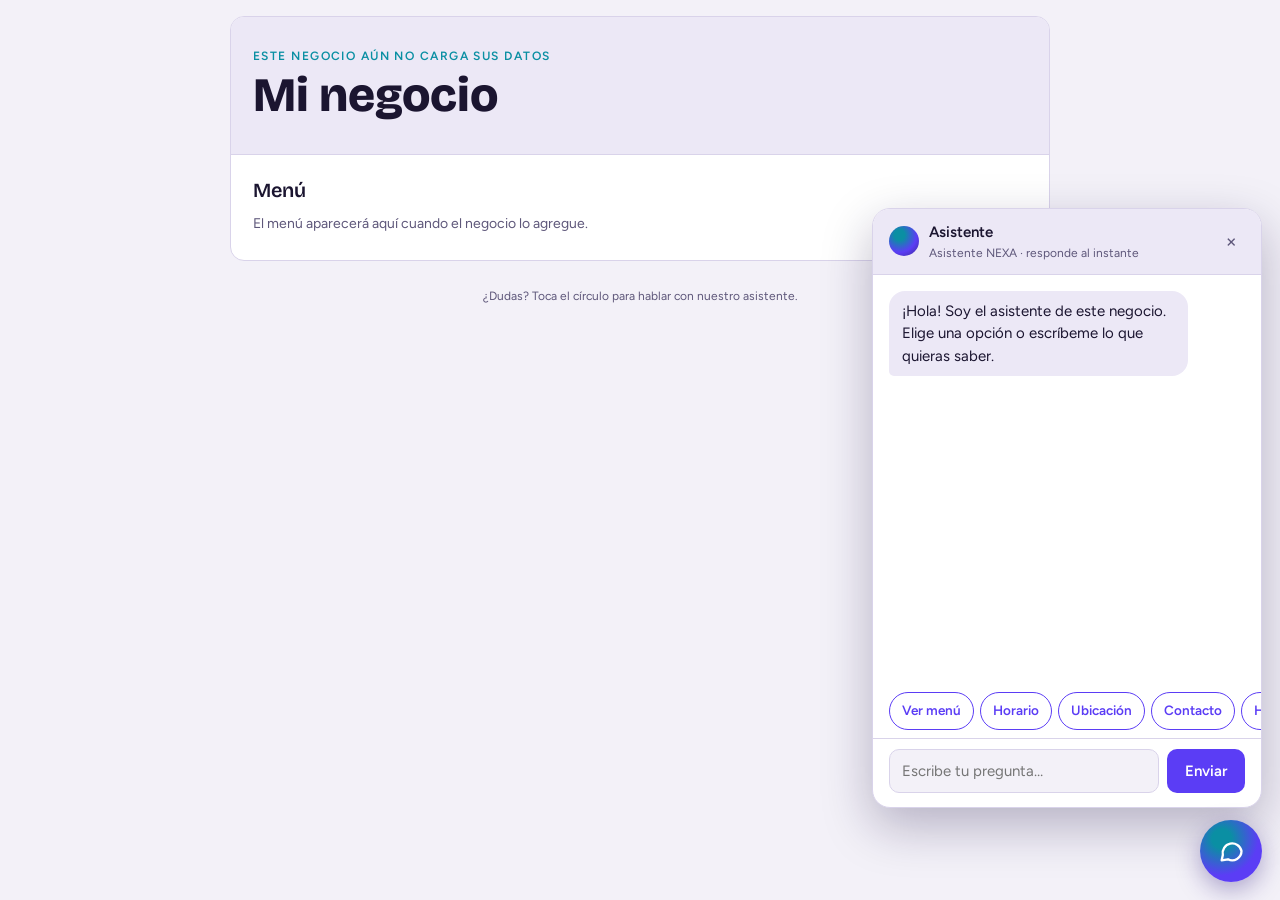
==== index.html @ d2422af1 "NEXA Beta: página del cliente y panel del equipo conectados Co-Authored-By: Claude Opus 5.5 <noreply" ====
<!doctype html>
<html lang="es">
<head>
<meta charset="utf-8">
<meta name="viewport" content="width=device-width,initial-scale=1,viewport-fit=cover">
<title>NEXA · Asistente</title>
<link rel="preconnect" href="https://fonts.googleapis.com">
<link rel="stylesheet" href="https://fonts.googleapis.com/css2?family=Bricolage+Grotesque:opsz,wght@12..96,600;12..96,800&family=Figtree:wght@400;500;600&display=swap">
<link rel="stylesheet" href="style.css">
</head>
<body>
<div class="app">
  <article class="panel site">
    <div class="hero">
      <span class="eyebrow" id="siteGiro">Cargando…</span>
      <h1 id="siteName">&nbsp;</h1>
      <div class="facts" id="siteFacts"></div>
    </div>
    <div class="menu-list">
      <h2>Menú</h2>
      <div id="siteMenu"></div>
      <p class="extra" id="siteExtra" hidden></p>
    </div>
  </article>
  <p class="powered">¿Dudas? Toca el círculo para hablar con nuestro asistente.</p>
</div>

<section class="widget" id="widget" aria-label="Chat con el asistente" hidden>
  <div class="chat-head">
    <div class="orb" aria-hidden="true"></div>
    <div><b id="chatName">Asistente</b><span>Asistente NEXA · responde al instante</span></div>
    <button class="x" id="closeChat" type="button" aria-label="Cerrar chat">×</button>
  </div>
  <div class="log" id="log" aria-live="polite"></div>
  <div class="opts" id="opts" aria-label="Opciones"></div>
  <form class="composer" id="askForm">
    <label for="q" class="vh">Tu pregunta</label>
    <input type="text" id="q" placeholder="Escribe tu pregunta…" autocomplete="off" maxlength="300">
    <button class="btn" type="submit" id="sendBtn">Enviar</button>
  </form>
</section>
<button class="fab" id="fab" type="button" aria-label="Abrir chat" aria-expanded="false" aria-controls="widget">
  <svg viewBox="0 0 24 24" fill="none" stroke="currentColor" stroke-width="2" stroke-linecap="round" stroke-linejoin="round" aria-hidden="true"><path d="M21 12a8 8 0 0 1-11.6 7.1L4 20l1-4.6A8 8 0 1 1 21 12z"/></svg>
  <span class="dot" id="fabDot" hidden></span>
</button>
<div class="toast" id="toast" hidden></div>

<script src="nexa.js"></script>
<script>
(function(){
  "use strict";
  var $=function(id){return document.getElementById(id)};
  var sid=Nexa.lsGet("nexa-sid");
  if(!sid){ sid="c"+Math.random().toString(36).slice(2,10)+Date.now().toString(36); Nexa.lsSet("nexa-sid",sid) }
  var L=Nexa.lsGet("nexa-chat")||{chat:[],shown:[],open:true,unread:false};
  function saveL(){ Nexa.lsSet("nexa-chat",L) }
  var busy=false, typingEl=null;

  function scrollLog(){ var l=$("log"); l.scrollTop=l.scrollHeight }
  function push(m){ L.chat.push(m); if(L.chat.length>80) L.chat=L.chat.slice(-80); saveL(); renderChat() }
  function showTyping(on){
    if(on){ typingEl=document.createElement("div"); typingEl.className="typing"; typingEl.textContent="Escribiendo…"; $("log").appendChild(typingEl); scrollLog() }
    else if(typingEl){ typingEl.remove(); typingEl=null }
  }
  function record(q,status,ans){
    return Nexa.post("/preguntas",{q:q,sid:sid,at:Date.now(),status:status,answer:ans||""}).catch(function(){});
  }
  function ask(q,toTeam){
    q=String(q||"").trim(); if(!q||busy) return;
    busy=true; $("sendBtn").disabled=true; $("q").value="";
    push({k:"u",text:q}); showTyping(true);
    setTimeout(function(){
      showTyping(false);
      var ans = toTeam ? null : Nexa.answer(q);
      if(ans){ push({k:"n",text:ans}); record(q,"nexa",ans) }
      else if(Nexa.isOnline()){
        push({k:"n",text: toTeam ? "Claro, ya avisé al equipo. Su respuesta aparecerá aquí." : "No tengo ese dato y prefiero no inventarlo. Ya le pregunté al equipo; su respuesta aparecerá aquí."});
        push({k:"s",text:"Enviado al equipo"});
        record(q,"pendiente","");
      } else {
        var t=Nexa.biz().tel;
        push({k:"n",text:"No tengo ese dato y no pude avisar al equipo en este momento. "+(t?"Puedes contactar al negocio al "+t+".":"Intenta de nuevo en un rato.")});
      }
      busy=false; $("sendBtn").disabled=false;
    },550);
  }
  var OPTS=[
    {l:"Ver menú", q:"¿Qué tienen en el menú?", f:Nexa.menuText},
    {l:"Horario", q:"¿Cuál es su horario?", f:function(){var h=Nexa.biz().horario;return h?"Nuestro horario es "+Nexa.lc1(h)+".":""}},
    {l:"Ubicación", q:"¿Dónde están?", f:function(){var d=Nexa.biz().dir;return d?"Estamos en "+d+".":""}},
    {l:"Contacto", q:"¿Cómo los contacto?", f:function(){var t=Nexa.biz().tel;return t?"Puedes escribirnos o llamarnos al "+t+".":""}},
    {l:"Hablar con el equipo", q:"Quiero hablar con alguien del equipo", team:true}
  ];
  function pickOpt(o){
    if(busy) return;
    if(o.team){ ask(o.q,true); return }
    var t=o.f(); if(!t){ ask(o.q); return }
    busy=true; push({k:"u",text:o.l}); showTyping(true);
    setTimeout(function(){ showTyping(false); push({k:"n",text:t}); record(o.q,"nexa",t); busy=false },450);
  }
  (function(){ var s=$("opts"); OPTS.forEach(function(o){ var b=document.createElement("button"); b.type="button"; b.className="chip"; b.textContent=o.l; b.onclick=function(){pickOpt(o)}; s.appendChild(b) }) })();

  function renderChat(){
    var log=$("log"); log.textContent="";
    var name=Nexa.biz().nombre||"este negocio";
    [{k:"n",text:"¡Hola! Soy el asistente de "+name+". Elige una opción o escríbeme lo que quieras saber."}].concat(L.chat).forEach(function(m){
      var d=document.createElement("div"); d.className = m.k==="s" ? "sys" : "msg "+m.k;
      if(m.k==="t"){ var t=document.createElement("span"); t.className="tag"; t.textContent="Respuesta del equipo"; d.appendChild(t) }
      d.appendChild(document.createTextNode(m.text)); log.appendChild(d);
    });
    if(typingEl) log.appendChild(typingEl);
    scrollLog();
  }
  function renderFab(){
    $("widget").hidden=!L.open;
    $("fab").setAttribute("aria-expanded",String(!!L.open));
    $("fab").setAttribute("aria-label",L.open?"Cerrar chat":"Abrir chat");
    if(L.open) L.unread=false;
    $("fabDot").hidden=!L.unread;
    if(L.open) scrollLog();
  }
  $("fab").onclick=function(){ L.open=!L.open; saveL(); renderFab(); if(L.open) $("q").focus() };
  $("closeChat").onclick=function(){ L.open=false; saveL(); renderFab(); $("fab").focus() };
  $("askForm").onsubmit=function(e){ e.preventDefault(); ask($("q").value) };

  function renderSite(){
    var b=Nexa.biz();
    document.title=(b.nombre||"NEXA")+" · Asistente";
    $("siteGiro").textContent=b.giro||(b.nombre?"Bienvenido":"Este negocio aún no carga sus datos");
    $("siteName").textContent=b.nombre||"Mi negocio";
    $("chatName").textContent=b.nombre||"Asistente";
    var f=$("siteFacts"); f.textContent="";
    [b.horario,b.dir,b.tel].filter(Boolean).forEach(function(t){ var s=document.createElement("span"); s.textContent=t; f.appendChild(s) });
    var m=$("siteMenu"); m.textContent=""; var ps=Nexa.products();
    if(!ps.length){ var e=document.createElement("p"); e.className="sub"; e.textContent="El menú aparecerá aquí cuando el negocio lo agregue."; m.appendChild(e) }
    ps.forEach(function(p){ var r=document.createElement("div"); r.className="item"; var a=document.createElement("span"); a.textContent=p.name; var c=document.createElement("span"); c.textContent=p.price; r.append(a,c); m.appendChild(r) });
    $("siteExtra").textContent=b.extra; $("siteExtra").hidden=!b.extra;
  }
  function checkAnswers(){
    var changed=false;
    Nexa.preguntas().forEach(function(p){
      if(p.sid===sid && p.status==="respondida" && p.answer && L.shown.indexOf(p.id)<0){ L.shown.push(p.id); L.chat.push({k:"t",text:p.answer}); changed=true }
    });
    if(changed){ if(!L.open) L.unread=true; else nexaToast("El equipo respondió tu pregunta."); saveL(); renderChat(); renderFab() }
  }
  var lastName=null;
  Nexa.onChange(function(){ renderSite(); var n=Nexa.biz().nombre; if(n!==lastName){ lastName=n; renderChat() } checkAnswers() });
  renderSite(); renderChat(); renderFab();
  Nexa.connect(function(s){ if(s==="setup"){ $("siteGiro").textContent="Falta conectar la base de datos" } });
})();
</script>
</body>
</html>
---- style.css ----
/* Layout: dos vistas en una página. #cliente (por defecto): sitio del negocio + asistente flotante. #equipo: panel con bandeja en vivo y datos del negocio. */
:root{
  --bg:#F3F1F8; --surface:#FFFFFF; --surface-2:#ECE8F6; --line:#D9D3EA;
  --fg:#1B1530; --muted:#5E577A;
  --accent:#5B3DF5; --accent-fg:#FFFFFF; --accent-soft:#E6E0FF;
  --cyan:#0A8FA3; --cyan-soft:#D8F3F6;
  --warn:#9A5B00; --warn-soft:#FFF0D6;
  --ok:#1F7A4D; --ok-soft:#DDF3E6;
  --user:#1B1530; --user-fg:#FFFFFF;
  --f-display:"Bricolage Grotesque", "Trebuchet MS", system-ui, sans-serif;
  --f-body:"Figtree", system-ui, -apple-system, "Segoe UI", sans-serif;
  --r:14px;
}
@media (prefers-color-scheme: dark){:root:not([data-theme="light"]){
  --bg:#120E22; --surface:#1C1733; --surface-2:#251F42; --line:#342C58;
  --fg:#EEEAFB; --muted:#A79FC8;
  --accent:#8D78FF; --accent-fg:#120E22; --accent-soft:#2E2660;
  --cyan:#4FD6E8; --cyan-soft:#123B44;
  --warn:#FFC266; --warn-soft:#3A2A10;
  --ok:#6BD9A0; --ok-soft:#163626;
  --user:#EEEAFB; --user-fg:#120E22; color-scheme:dark}}
:root[data-theme="dark"]{
  --bg:#120E22; --surface:#1C1733; --surface-2:#251F42; --line:#342C58;
  --fg:#EEEAFB; --muted:#A79FC8;
  --accent:#8D78FF; --accent-fg:#120E22; --accent-soft:#2E2660;
  --cyan:#4FD6E8; --cyan-soft:#123B44;
  --warn:#FFC266; --warn-soft:#3A2A10;
  --ok:#6BD9A0; --ok-soft:#163626;
  --user:#EEEAFB; --user-fg:#120E22; color-scheme:dark}
html,body{height:100%;margin:0}
[hidden]{display:none!important}
body{-webkit-text-size-adjust:100%}
body{background:var(--bg);color:var(--fg);font-family:var(--f-body);font-size:15px;line-height:1.5;
  padding-left:max(16px, env(safe-area-inset-left, 0px));padding-right:max(16px, env(safe-area-inset-right, 0px))}
*{box-sizing:border-box}
button,input,textarea{font:inherit;color:inherit}
:focus-visible{outline:2px solid var(--accent);outline-offset:2px}
a{color:var(--accent)}
.app{max-width:820px;margin:0 auto;padding-block:16px 28px;display:flex;flex-direction:column;gap:14px}
.orb{width:34px;height:34px;border-radius:50%;background:radial-gradient(circle at 35% 30%, var(--cyan) 0 18%, var(--accent) 60%, var(--fg) 140%);flex:none}
h2{font-family:var(--f-display);font-weight:600;font-size:20px;margin:0;text-wrap:balance}
.sub{margin:0;color:var(--muted);font-size:14px;max-width:62ch}
.panel{background:var(--surface);border:1px solid var(--line);border-radius:var(--r)}
.pad{padding:16px;display:flex;flex-direction:column;gap:14px}
.empty{color:var(--muted);font-size:14px;border:1px dashed var(--line);border-radius:12px;padding:16px;text-align:center}
.btn{border:0;border-radius:10px;background:var(--accent);color:var(--accent-fg);font-weight:600;padding:0 18px;min-height:44px;cursor:pointer}
.btn:hover{filter:brightness(1.08)}
.btn:disabled{opacity:.5;cursor:not-allowed}
.btn.ghost{background:transparent;color:var(--fg);border:1px solid var(--line)}
.btn.ghost:hover{border-color:var(--accent)}
input[type=text],textarea{width:100%;border:1px solid var(--line);background:var(--bg);border-radius:10px;padding:10px 12px;min-height:44px}
textarea{resize:vertical;min-height:84px}
label.l{font-size:13px;font-weight:600;display:block;margin-bottom:4px}
.hint{font-size:12.5px;color:var(--muted);margin-top:3px;display:block}
.row{display:flex;gap:8px;flex-wrap:wrap;align-items:center}
.x{border:0;background:transparent;color:var(--muted);cursor:pointer;min-width:40px;min-height:40px;border-radius:8px;font-size:20px;line-height:1}
.x:hover{background:var(--surface-2)}
.toast{position:fixed;left:50%;bottom:calc(16px + env(safe-area-inset-bottom, 0px));transform:translateX(-50%);background:var(--fg);color:var(--bg);padding:10px 16px;border-radius:10px;font-size:14px;z-index:40;max-width:calc(100vw - 32px)}
.vh{position:absolute;width:1px;height:1px;overflow:hidden;clip:rect(0 0 0 0)}

/* ===== vista cliente ===== */
.site{overflow:hidden}
.hero{padding:30px 22px 22px;display:flex;flex-direction:column;gap:6px;border-bottom:1px solid var(--line);background:var(--surface-2)}
.eyebrow{font-size:12px;font-weight:600;letter-spacing:.12em;text-transform:uppercase;color:var(--cyan)}
.hero h1{font-family:var(--f-display);font-weight:800;font-size:clamp(32px,8vw,48px);line-height:1.02;margin:0;text-wrap:balance}
.facts{display:flex;flex-direction:column;gap:2px;color:var(--muted);font-size:14px;margin-top:6px}
.menu-list{padding:20px 22px 26px;display:flex;flex-direction:column}
.menu-list h2{margin-bottom:8px}
.item{display:flex;justify-content:space-between;gap:12px;padding:10px 0;border-bottom:1px dashed var(--line)}
.item span:last-child{font-variant-numeric:tabular-nums;font-weight:600;white-space:nowrap}
.extra{margin:14px 0 0;color:var(--muted);font-size:14px}
.powered{text-align:center;font-size:12px;color:var(--muted);padding-bottom:84px}
.fab{position:fixed;right:calc(18px + env(safe-area-inset-right, 0px));bottom:calc(18px + env(safe-area-inset-bottom, 0px));width:62px;height:62px;border-radius:50%;border:0;cursor:pointer;z-index:30;
  background:radial-gradient(circle at 35% 30%, var(--cyan) 0 16%, var(--accent) 62%);color:#fff;display:grid;place-items:center;box-shadow:0 8px 24px rgb(40 20 120 / .35);transition:transform .2s}
.fab:hover{transform:scale(1.06)}
.fab svg{width:28px;height:28px}
.fab .dot{position:absolute;top:4px;right:4px;width:14px;height:14px;border-radius:50%;background:var(--warn);border:2px solid var(--bg)}
.widget{position:fixed;z-index:29;right:calc(18px + env(safe-area-inset-right, 0px));bottom:calc(92px + env(safe-area-inset-bottom, 0px));
  width:min(390px, calc(100vw - 36px));height:min(600px, calc(100% - 130px));background:var(--surface);border:1px solid var(--line);border-radius:18px;
  box-shadow:0 18px 50px rgb(20 10 60 / .28);display:flex;flex-direction:column;overflow:hidden;animation:pop .22s ease-out}
@keyframes pop{from{opacity:.4;transform:translateY(12px) scale(.98)}to{opacity:1;transform:none}}
@media (max-width:520px){.widget{left:0;right:0;width:auto;bottom:0;height:min(88%, 640px);border-radius:18px 18px 0 0;padding-bottom:env(safe-area-inset-bottom, 0px)}
  .widget:not([hidden]) ~ .fab{display:none}}
.chat-head{padding:12px 10px 12px 16px;border-bottom:1px solid var(--line);display:flex;align-items:center;gap:10px;background:var(--surface-2)}
.chat-head .orb{width:30px;height:30px}
.chat-head > div:nth-child(2){flex:1;min-width:0}
.chat-head b{font-weight:600}
.chat-head span{font-size:12px;color:var(--muted);display:block}
.log{flex:1;overflow-y:auto;padding:16px;display:flex;flex-direction:column;gap:10px;min-height:0}
.msg{max-width:84%;padding:9px 13px;border-radius:16px;white-space:pre-wrap;overflow-wrap:anywhere}
.msg.u{align-self:flex-end;background:var(--user);color:var(--user-fg);border-bottom-right-radius:5px}
.msg.n{align-self:flex-start;background:var(--surface-2);border-bottom-left-radius:5px}
.msg.t{align-self:flex-start;background:var(--cyan-soft);border-bottom-left-radius:5px}
.tag{display:block;font-size:11px;font-weight:600;letter-spacing:.06em;text-transform:uppercase;color:var(--cyan);margin-bottom:2px}
.sys{align-self:center;font-size:12.5px;color:var(--warn);background:var(--warn-soft);border-radius:99px;padding:4px 12px;text-align:center}
.typing{align-self:flex-start;color:var(--muted);font-size:13px;padding:4px 2px}
.opts{display:flex;gap:6px;overflow-x:auto;padding:10px 16px 8px;scrollbar-width:thin}
.chip{flex:none;border:1px solid var(--accent);color:var(--accent);background:var(--surface);border-radius:99px;padding:6px 12px;min-height:38px;cursor:pointer;font-size:13.5px;font-weight:600}
.chip:hover{background:var(--accent-soft)}
.composer{display:flex;gap:8px;padding:10px 16px 14px;border-top:1px solid var(--line)}
.composer input{flex:1;min-width:0}

/* ===== vista equipo ===== */
.top{display:flex;align-items:center;justify-content:space-between;gap:12px;flex-wrap:wrap}
.brand{display:flex;align-items:center;gap:10px}
.word{font-family:var(--f-display);font-weight:800;font-size:22px;letter-spacing:.04em;line-height:1}
.word small{font-family:var(--f-body);font-weight:600;font-size:11px;letter-spacing:.12em;text-transform:uppercase;color:var(--accent);margin-left:6px;vertical-align:middle;border:1px solid var(--accent);border-radius:99px;padding:2px 7px}
.biz{font-size:13px;color:var(--muted)}
.live{display:inline-flex;align-items:center;gap:6px;font-size:13px;color:var(--ok);background:var(--ok-soft);border-radius:99px;padding:4px 10px}
.live i{width:8px;height:8px;border-radius:50%;background:var(--ok)}
.live.off{color:var(--warn);background:var(--warn-soft)}
.live.off i{background:var(--warn)}
.share{display:flex;flex-direction:column;gap:6px}
.share code{background:var(--surface-2);border-radius:8px;padding:8px 10px;font-size:13px;overflow-wrap:anywhere;user-select:all}
nav{display:grid;grid-template-columns:repeat(3,minmax(0,1fr));gap:4px;background:var(--surface-2);border-radius:12px;padding:4px}
nav button{border:0;background:transparent;border-radius:9px;min-height:44px;font-weight:600;color:var(--muted);cursor:pointer;display:flex;align-items:center;justify-content:center;gap:6px}
nav button[aria-selected="true"]{background:var(--surface);color:var(--fg);box-shadow:0 1px 3px rgb(0 0 0 / .12)}
.badge{background:var(--warn);color:var(--surface);font-size:12px;border-radius:99px;padding:0 7px;min-width:20px;font-variant-numeric:tabular-nums}
.stats{display:grid;grid-template-columns:repeat(3,minmax(0,1fr));gap:8px}
.stat{background:var(--surface-2);border-radius:12px;padding:10px 12px}
.stat b{display:block;font-family:var(--f-display);font-size:24px;font-variant-numeric:tabular-nums;line-height:1.1}
.stat span{font-size:12.5px;color:var(--muted)}
.ticket{border:1px solid var(--line);border-left:4px solid var(--warn);border-radius:12px;padding:12px 14px;display:flex;flex-direction:column;gap:8px}
.ticket q{font-size:16px;font-weight:500;quotes:"“" "”"}
.ticket small{color:var(--muted)}
.check{display:flex;align-items:center;gap:8px;font-size:14px;min-height:36px;cursor:pointer}
.check input{width:18px;height:18px;accent-color:var(--accent)}
.feed{display:flex;flex-direction:column}
.fi{display:grid;grid-template-columns:auto minmax(0,1fr);gap:4px 10px;padding:10px 0;border-top:1px solid var(--line)}
.fi:first-child{border-top:0}
.pill{font-size:11px;font-weight:600;letter-spacing:.04em;text-transform:uppercase;border-radius:99px;padding:2px 8px;align-self:start;white-space:nowrap}
.pill.nexa{background:var(--ok-soft);color:var(--ok)}
.pill.pend{background:var(--warn-soft);color:var(--warn)}
.pill.team{background:var(--cyan-soft);color:var(--cyan)}
.fi p{margin:0;overflow-wrap:anywhere}
.fi .a{grid-column:2;color:var(--muted);font-size:14px}
.grid2{display:grid;grid-template-columns:repeat(2,minmax(0,1fr));gap:12px}
@media (max-width:560px){.grid2{grid-template-columns:1fr}.stat b{font-size:20px}}
.faq{border-top:1px solid var(--line);padding-top:10px;display:flex;gap:10px;justify-content:space-between;align-items:flex-start}
.faq div{min-width:0}
.faq p{margin:0;overflow-wrap:anywhere}
.faq .a{color:var(--muted);font-size:14px}
.src{font-size:11px;font-weight:600;letter-spacing:.06em;text-transform:uppercase;color:var(--cyan)}
hr{border:0;border-top:1px solid var(--line);margin:4px 0}
.switch{display:inline-flex;align-items:center;gap:8px;cursor:pointer;min-height:36px;font-size:14px}
.switch input{width:38px;height:22px;appearance:none;border-radius:99px;background:var(--line);position:relative;cursor:pointer;transition:background .2s;flex:none}
.switch input::after{content:"";position:absolute;top:3px;left:3px;width:16px;height:16px;border-radius:50%;background:var(--surface);transition:transform .2s}
.switch input:checked{background:var(--cyan)}
.switch input:checked::after{transform:translateX(16px)}
@media (prefers-reduced-motion: reduce){*{transition:none!important;animation:none!important}}

.pin{max-width:360px;margin:40px auto}
.setup{border-left:4px solid var(--warn)}
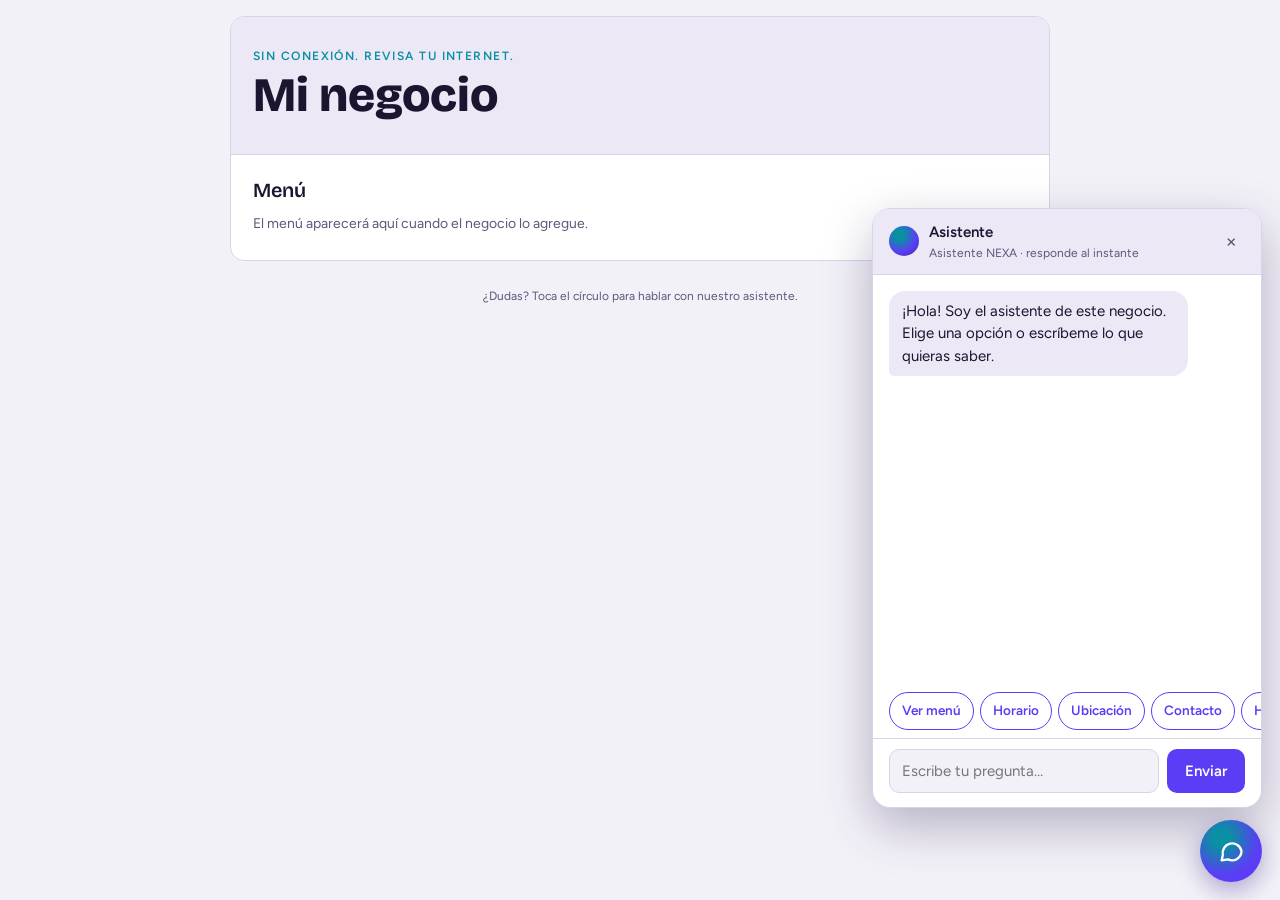
==== commit a739698b: "Panel con inicio de sesión real (Firebase Auth) y preguntas privadas por cliente Co-Authored-By: Cla" ====
--- a/index.html
+++ b/index.html
@@ -63,7 +63,7 @@
     else if(typingEl){ typingEl.remove(); typingEl=null }
   }
   function record(q,status,ans){
-    return Nexa.post("/preguntas",{q:q,sid:sid,at:Date.now(),status:status,answer:ans||""}).catch(function(){});
+    return Nexa.post("/preguntas/"+sid,{q:q,at:Date.now(),status:status,answer:ans||""}).then(function(r){ mineSub&&mineSub.refresh(); return r });
   }
   function ask(q,toTeam){
     q=String(q||"").trim(); if(!q||busy) return;
@@ -72,14 +72,15 @@
     setTimeout(function(){
       showTyping(false);
       var ans = toTeam ? null : Nexa.answer(q);
-      if(ans){ push({k:"n",text:ans}); record(q,"nexa",ans) }
-      else if(Nexa.isOnline()){
-        push({k:"n",text: toTeam ? "Claro, ya avisé al equipo. Su respuesta aparecerá aquí." : "No tengo ese dato y prefiero no inventarlo. Ya le pregunté al equipo; su respuesta aparecerá aquí."});
-        push({k:"s",text:"Enviado al equipo"});
-        record(q,"pendiente","");
-      } else {
-        var t=Nexa.biz().tel;
-        push({k:"n",text:"No tengo ese dato y no pude avisar al equipo en este momento. "+(t?"Puedes contactar al negocio al "+t+".":"Intenta de nuevo en un rato.")});
+      if(ans){ push({k:"n",text:ans}); record(q,"nexa",ans).catch(function(){}) }
+      else {
+        record(q,"pendiente","").then(function(){
+          push({k:"n",text: toTeam ? "Claro, ya avisé al equipo. Su respuesta aparecerá aquí." : "No tengo ese dato y prefiero no inventarlo. Ya le pregunté al equipo; su respuesta aparecerá aquí."});
+          push({k:"s",text:"Enviado al equipo"});
+        }).catch(function(){
+          var t=Nexa.biz().tel;
+          push({k:"n",text:"No tengo ese dato y no pude avisar al equipo en este momento. "+(t?"Puedes contactar al negocio al "+t+".":"Intenta de nuevo en un rato.")});
+        });
       }
       busy=false; $("sendBtn").disabled=false;
     },550);
@@ -96,7 +97,7 @@
     if(o.team){ ask(o.q,true); return }
     var t=o.f(); if(!t){ ask(o.q); return }
     busy=true; push({k:"u",text:o.l}); showTyping(true);
-    setTimeout(function(){ showTyping(false); push({k:"n",text:t}); record(o.q,"nexa",t); busy=false },450);
+    setTimeout(function(){ showTyping(false); push({k:"n",text:t}); record(o.q,"nexa",t).catch(function(){}); busy=false },450);
   }
   (function(){ var s=$("opts"); OPTS.forEach(function(o){ var b=document.createElement("button"); b.type="button"; b.className="chip"; b.textContent=o.l; b.onclick=function(){pickOpt(o)}; s.appendChild(b) }) })();
 
@@ -138,15 +139,16 @@
   }
   function checkAnswers(){
     var changed=false;
-    Nexa.preguntas().forEach(function(p){
-      if(p.sid===sid && p.status==="respondida" && p.answer && L.shown.indexOf(p.id)<0){ L.shown.push(p.id); L.chat.push({k:"t",text:p.answer}); changed=true }
+    Object.keys(mine||{}).forEach(function(id){ var p=Object.assign({id:id},mine[id]);
+      if(p.status==="respondida" && p.answer && L.shown.indexOf(p.id)<0){ L.shown.push(p.id); L.chat.push({k:"t",text:p.answer}); changed=true }
     });
     if(changed){ if(!L.open) L.unread=true; else nexaToast("El equipo respondió tu pregunta."); saveL(); renderChat(); renderFab() }
   }
-  var lastName=null;
-  Nexa.onChange(function(){ renderSite(); var n=Nexa.biz().nombre; if(n!==lastName){ lastName=n; renderChat() } checkAnswers() });
+  var lastName=null, mine={}, mineSub=null;
   renderSite(); renderChat(); renderFab();
-  Nexa.connect(function(s){ if(s==="setup"){ $("siteGiro").textContent="Falta conectar la base de datos" } });
+  Nexa.watchBusiness(function(){ renderSite(); var n=Nexa.biz().nombre; if(n!==lastName){ lastName=n; renderChat() } },
+    function(s){ if(s==="off" && !Nexa.biz().nombre) $("siteGiro").textContent="Sin conexión. Revisa tu internet." });
+  mineSub=Nexa.subscribe("/preguntas/"+sid, function(d){ mine=d||{}; checkAnswers() }, null, false);
 })();
 </script>
 </body>
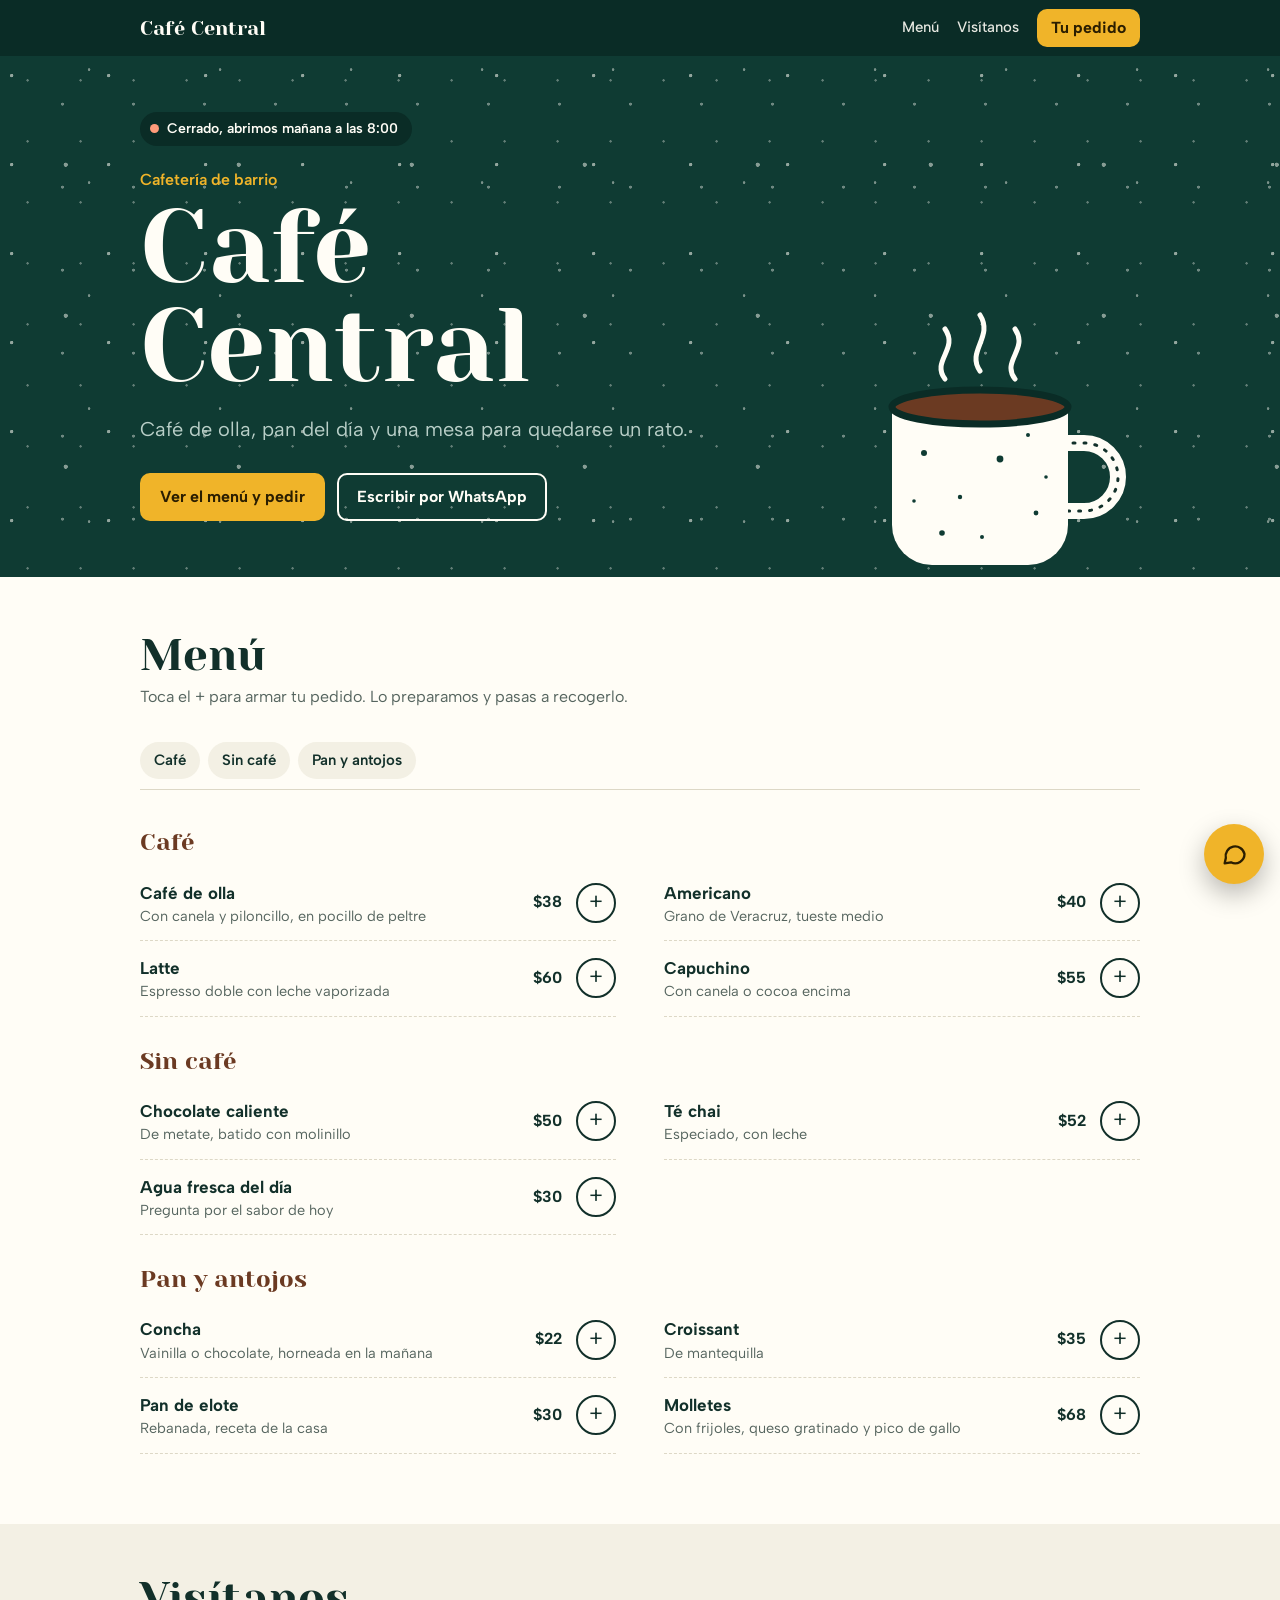
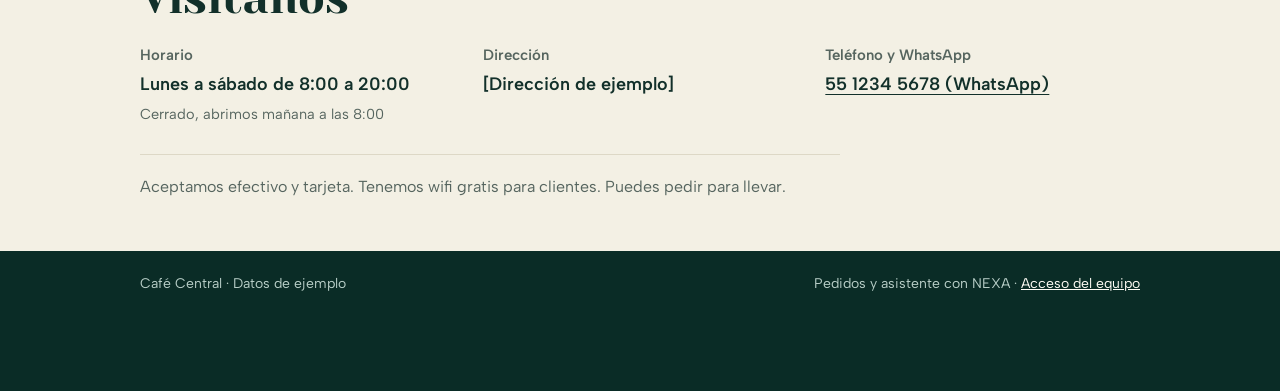
==== commit e8aff24a: "NEXA v2: página real del negocio con menú por secciones, pedidos para recoger y estilos por giro Pág" ====
--- a/index.html
+++ b/index.html
@@ -1,155 +1,117 @@
 <!doctype html>
-<html lang="es">
+<html lang="es" data-tema="cafeteria">
 <head>
 <meta charset="utf-8">
-<meta name="viewport" content="width=device-width,initial-scale=1,viewport-fit=cover">
-<title>NEXA · Asistente</title>
+<meta name="viewport" content="width=device-width,initial-scale=1">
+<title>Bienvenido</title>
 <link rel="preconnect" href="https://fonts.googleapis.com">
-<link rel="stylesheet" href="https://fonts.googleapis.com/css2?family=Bricolage+Grotesque:opsz,wght@12..96,600;12..96,800&family=Figtree:wght@400;500;600&display=swap">
-<link rel="stylesheet" href="style.css">
+<link rel="stylesheet" href="https://fonts.googleapis.com/css2?family=Albert+Sans:wght@400;500;600;700&family=Bowlby+One&family=Bricolage+Grotesque:opsz,wght@12..96,700&family=Marcellus&family=Yeseva+One&display=swap">
+<link rel="stylesheet" href="site.css">
 </head>
 <body>
-<div class="app">
-  <article class="panel site">
-    <div class="hero">
-      <span class="eyebrow" id="siteGiro">Cargando…</span>
-      <h1 id="siteName">&nbsp;</h1>
-      <div class="facts" id="siteFacts"></div>
+<header class="bar">
+  <div class="wrap">
+    <a class="name" href="#inicio" id="barName"></a>
+    <nav aria-label="Secciones"><a href="#menu">Menú</a><a href="#visitanos">Visítanos</a></nav>
+    <button class="cartbtn" id="cartBtn" type="button">Tu pedido <b id="cartCount" hidden>0</b></button>
+  </div>
+</header>
+
+<main>
+  <section class="hero" id="inicio">
+    <div class="wrap">
+      <div class="hero-text">
+        <p class="status" id="status" hidden><i></i><span id="statusText"></span></p>
+        <p class="giro" id="siteGiro" hidden></p>
+        <h1 id="siteName">&nbsp;</h1>
+        <p class="lema" id="siteLema" hidden></p>
+        <div class="cta">
+          <a class="btn" href="#menu">Ver el menú y pedir</a>
+          <a class="btn ghost" id="heroWa" href="#" target="_blank" rel="noopener" hidden>Escribir por WhatsApp</a>
+        </div>
+      </div>
+      <svg class="mug" viewBox="0 0 300 300" aria-hidden="true">
+        <g class="steam" fill="none" stroke="#FFFDF6" stroke-width="5" stroke-linecap="round">
+          <path d="M105 96c-14-18 14-30 0-50"/><path d="M140 88c-14-20 14-34 0-56"/><path d="M175 96c-14-18 14-30 0-50"/>
+        </g>
+        <path d="M222 160h22a34 34 0 0 1 0 68h-26" fill="none" stroke="#FFFDF6" stroke-width="16"/>
+        <path d="M222 160h22a34 34 0 0 1 0 68h-26" fill="none" stroke="#12302A" stroke-width="3" stroke-dasharray="2 9" stroke-linecap="round"/>
+        <path d="M52 124h176v118a40 40 0 0 1-40 40H92a40 40 0 0 1-40-40z" fill="#FFFDF6"/>
+        <g fill="#0F3B33"><circle cx="84" cy="170" r="3"/><circle cx="120" cy="214" r="2.2"/><circle cx="160" cy="176" r="3.4"/><circle cx="196" cy="230" r="2.4"/><circle cx="102" cy="250" r="2.8"/><circle cx="188" cy="152" r="2"/><circle cx="142" cy="254" r="2"/><circle cx="74" cy="218" r="1.8"/><circle cx="206" cy="194" r="1.8"/></g>
+        <ellipse cx="140" cy="124" rx="88" ry="17" fill="#6B3A22"/>
+        <ellipse cx="140" cy="124" rx="88" ry="17" fill="none" stroke="#0A2C26" stroke-width="7"/>
+      </svg>
     </div>
-    <div class="menu-list">
-      <h2>Menú</h2>
-      <div id="siteMenu"></div>
+  </section>
+
+  <section class="menu wrap" id="menu">
+    <h2>Menú</h2>
+    <p class="lead">Toca el + para armar tu pedido. Lo preparamos y pasas a recogerlo.</p>
+    <nav class="cats" id="cats" aria-label="Categorías del menú" hidden></nav>
+    <div id="siteMenu"></div>
+  </section>
+
+  <section class="visit" id="visitanos">
+    <div class="wrap">
+      <h2>Visítanos</h2>
+      <div class="grid">
+        <div><h3>Horario</h3><p id="vHorario"></p><p class="small" id="vStatus"></p></div>
+        <div><h3>Dirección</h3><p id="vDir"></p></div>
+        <div><h3>Teléfono y WhatsApp</h3><p id="vTel"></p></div>
+      </div>
       <p class="extra" id="siteExtra" hidden></p>
     </div>
-  </article>
-  <p class="powered">¿Dudas? Toca el círculo para hablar con nuestro asistente.</p>
-</div>
+  </section>
+</main>
+
+<footer>
+  <div class="wrap">
+    <span><span id="footName"></span><span id="demoNote" hidden> · Datos de ejemplo</span></span>
+    <span>Pedidos y asistente con NEXA · <a href="equipo.html">Acceso del equipo</a></span>
+  </div>
+</footer>
+
+<button class="track" id="track" type="button" hidden><b id="trackTitle"></b><span id="trackSub"></span></button>
+
+<div class="shade" id="shade" hidden></div>
+<aside class="drawer" id="drawer" role="dialog" aria-modal="true" aria-labelledby="cartTitle" hidden>
+  <header><h2 id="cartTitle">Arma tu pedido</h2><button class="x" id="closeCart" type="button" aria-label="Cerrar">×</button></header>
+  <div class="body" id="cartBody"></div>
+  <form class="foot" id="orderForm" hidden>
+    <div><label class="l" for="oNombre">¿A nombre de quién?</label><input type="text" id="oNombre" maxlength="60" autocomplete="given-name" required></div>
+    <div><label class="l" for="oHora">¿Cuándo pasas por él?</label>
+      <select id="oHora"><option>Lo antes posible</option><option>En 15 minutos</option><option>En 30 minutos</option><option>En 1 hora</option></select></div>
+    <div><label class="l" for="oNota">Algo que debamos saber (opcional)</label><textarea id="oNota" rows="2" maxlength="200" placeholder="Sin azúcar, leche deslactosada…"></textarea></div>
+    <button class="btn" type="submit" id="sendOrder">Enviar pedido</button>
+    <p class="note">Pagas al recoger. No pedimos tarjeta.</p>
+  </form>
+  <div class="foot" id="orderDone" hidden>
+    <a class="btn wa" id="orderWa" href="#" target="_blank" rel="noopener" hidden>Avisar también por WhatsApp</a>
+    <button class="btn ghost" type="button" id="newOrder">Hacer otro pedido</button>
+  </div>
+</aside>
 
 <section class="widget" id="widget" aria-label="Chat con el asistente" hidden>
   <div class="chat-head">
-    <div class="orb" aria-hidden="true"></div>
-    <div><b id="chatName">Asistente</b><span>Asistente NEXA · responde al instante</span></div>
+    <div class="av" id="chatAv" aria-hidden="true"></div>
+    <div><b id="chatName">Asistente</b><span>Asistente virtual · el equipo responde lo que yo no sepa</span></div>
     <button class="x" id="closeChat" type="button" aria-label="Cerrar chat">×</button>
   </div>
   <div class="log" id="log" aria-live="polite"></div>
-  <div class="opts" id="opts" aria-label="Opciones"></div>
+  <div class="opts" id="opts" aria-label="Preguntas rápidas"></div>
   <form class="composer" id="askForm">
     <label for="q" class="vh">Tu pregunta</label>
     <input type="text" id="q" placeholder="Escribe tu pregunta…" autocomplete="off" maxlength="300">
     <button class="btn" type="submit" id="sendBtn">Enviar</button>
   </form>
 </section>
-<button class="fab" id="fab" type="button" aria-label="Abrir chat" aria-expanded="false" aria-controls="widget">
+<button class="fab" id="fab" type="button" aria-label="Abrir chat con el asistente" aria-expanded="false" aria-controls="widget">
   <svg viewBox="0 0 24 24" fill="none" stroke="currentColor" stroke-width="2" stroke-linecap="round" stroke-linejoin="round" aria-hidden="true"><path d="M21 12a8 8 0 0 1-11.6 7.1L4 20l1-4.6A8 8 0 1 1 21 12z"/></svg>
   <span class="dot" id="fabDot" hidden></span>
 </button>
 <div class="toast" id="toast" hidden></div>
 
 <script src="nexa.js"></script>
-<script>
-(function(){
-  "use strict";
-  var $=function(id){return document.getElementById(id)};
-  var sid=Nexa.lsGet("nexa-sid");
-  if(!sid){ sid="c"+Math.random().toString(36).slice(2,10)+Date.now().toString(36); Nexa.lsSet("nexa-sid",sid) }
-  var L=Nexa.lsGet("nexa-chat")||{chat:[],shown:[],open:true,unread:false};
-  function saveL(){ Nexa.lsSet("nexa-chat",L) }
-  var busy=false, typingEl=null;
-
-  function scrollLog(){ var l=$("log"); l.scrollTop=l.scrollHeight }
-  function push(m){ L.chat.push(m); if(L.chat.length>80) L.chat=L.chat.slice(-80); saveL(); renderChat() }
-  function showTyping(on){
-    if(on){ typingEl=document.createElement("div"); typingEl.className="typing"; typingEl.textContent="Escribiendo…"; $("log").appendChild(typingEl); scrollLog() }
-    else if(typingEl){ typingEl.remove(); typingEl=null }
-  }
-  function record(q,status,ans){
-    return Nexa.post("/preguntas/"+sid,{q:q,at:Date.now(),status:status,answer:ans||""}).then(function(r){ mineSub&&mineSub.refresh(); return r });
-  }
-  function ask(q,toTeam){
-    q=String(q||"").trim(); if(!q||busy) return;
-    busy=true; $("sendBtn").disabled=true; $("q").value="";
-    push({k:"u",text:q}); showTyping(true);
-    setTimeout(function(){
-      showTyping(false);
-      var ans = toTeam ? null : Nexa.answer(q);
-      if(ans){ push({k:"n",text:ans}); record(q,"nexa",ans).catch(function(){}) }
-      else {
-        record(q,"pendiente","").then(function(){
-          push({k:"n",text: toTeam ? "Claro, ya avisé al equipo. Su respuesta aparecerá aquí." : "No tengo ese dato y prefiero no inventarlo. Ya le pregunté al equipo; su respuesta aparecerá aquí."});
-          push({k:"s",text:"Enviado al equipo"});
-        }).catch(function(){
-          var t=Nexa.biz().tel;
-          push({k:"n",text:"No tengo ese dato y no pude avisar al equipo en este momento. "+(t?"Puedes contactar al negocio al "+t+".":"Intenta de nuevo en un rato.")});
-        });
-      }
-      busy=false; $("sendBtn").disabled=false;
-    },550);
-  }
-  var OPTS=[
-    {l:"Ver menú", q:"¿Qué tienen en el menú?", f:Nexa.menuText},
-    {l:"Horario", q:"¿Cuál es su horario?", f:function(){var h=Nexa.biz().horario;return h?"Nuestro horario es "+Nexa.lc1(h)+".":""}},
-    {l:"Ubicación", q:"¿Dónde están?", f:function(){var d=Nexa.biz().dir;return d?"Estamos en "+d+".":""}},
-    {l:"Contacto", q:"¿Cómo los contacto?", f:function(){var t=Nexa.biz().tel;return t?"Puedes escribirnos o llamarnos al "+t+".":""}},
-    {l:"Hablar con el equipo", q:"Quiero hablar con alguien del equipo", team:true}
-  ];
-  function pickOpt(o){
-    if(busy) return;
-    if(o.team){ ask(o.q,true); return }
-    var t=o.f(); if(!t){ ask(o.q); return }
-    busy=true; push({k:"u",text:o.l}); showTyping(true);
-    setTimeout(function(){ showTyping(false); push({k:"n",text:t}); record(o.q,"nexa",t).catch(function(){}); busy=false },450);
-  }
-  (function(){ var s=$("opts"); OPTS.forEach(function(o){ var b=document.createElement("button"); b.type="button"; b.className="chip"; b.textContent=o.l; b.onclick=function(){pickOpt(o)}; s.appendChild(b) }) })();
-
-  function renderChat(){
-    var log=$("log"); log.textContent="";
-    var name=Nexa.biz().nombre||"este negocio";
-    [{k:"n",text:"¡Hola! Soy el asistente de "+name+". Elige una opción o escríbeme lo que quieras saber."}].concat(L.chat).forEach(function(m){
-      var d=document.createElement("div"); d.className = m.k==="s" ? "sys" : "msg "+m.k;
-      if(m.k==="t"){ var t=document.createElement("span"); t.className="tag"; t.textContent="Respuesta del equipo"; d.appendChild(t) }
-      d.appendChild(document.createTextNode(m.text)); log.appendChild(d);
-    });
-    if(typingEl) log.appendChild(typingEl);
-    scrollLog();
-  }
-  function renderFab(){
-    $("widget").hidden=!L.open;
-    $("fab").setAttribute("aria-expanded",String(!!L.open));
-    $("fab").setAttribute("aria-label",L.open?"Cerrar chat":"Abrir chat");
-    if(L.open) L.unread=false;
-    $("fabDot").hidden=!L.unread;
-    if(L.open) scrollLog();
-  }
-  $("fab").onclick=function(){ L.open=!L.open; saveL(); renderFab(); if(L.open) $("q").focus() };
-  $("closeChat").onclick=function(){ L.open=false; saveL(); renderFab(); $("fab").focus() };
-  $("askForm").onsubmit=function(e){ e.preventDefault(); ask($("q").value) };
-
-  function renderSite(){
-    var b=Nexa.biz();
-    document.title=(b.nombre||"NEXA")+" · Asistente";
-    $("siteGiro").textContent=b.giro||(b.nombre?"Bienvenido":"Este negocio aún no carga sus datos");
-    $("siteName").textContent=b.nombre||"Mi negocio";
-    $("chatName").textContent=b.nombre||"Asistente";
-    var f=$("siteFacts"); f.textContent="";
-    [b.horario,b.dir,b.tel].filter(Boolean).forEach(function(t){ var s=document.createElement("span"); s.textContent=t; f.appendChild(s) });
-    var m=$("siteMenu"); m.textContent=""; var ps=Nexa.products();
-    if(!ps.length){ var e=document.createElement("p"); e.className="sub"; e.textContent="El menú aparecerá aquí cuando el negocio lo agregue."; m.appendChild(e) }
-    ps.forEach(function(p){ var r=document.createElement("div"); r.className="item"; var a=document.createElement("span"); a.textContent=p.name; var c=document.createElement("span"); c.textContent=p.price; r.append(a,c); m.appendChild(r) });
-    $("siteExtra").textContent=b.extra; $("siteExtra").hidden=!b.extra;
-  }
-  function checkAnswers(){
-    var changed=false;
-    Object.keys(mine||{}).forEach(function(id){ var p=Object.assign({id:id},mine[id]);
-      if(p.status==="respondida" && p.answer && L.shown.indexOf(p.id)<0){ L.shown.push(p.id); L.chat.push({k:"t",text:p.answer}); changed=true }
-    });
-    if(changed){ if(!L.open) L.unread=true; else nexaToast("El equipo respondió tu pregunta."); saveL(); renderChat(); renderFab() }
-  }
-  var lastName=null, mine={}, mineSub=null;
-  renderSite(); renderChat(); renderFab();
-  Nexa.watchBusiness(function(){ renderSite(); var n=Nexa.biz().nombre; if(n!==lastName){ lastName=n; renderChat() } },
-    function(s){ if(s==="off" && !Nexa.biz().nombre) $("siteGiro").textContent="Sin conexión. Revisa tu internet." });
-  mineSub=Nexa.subscribe("/preguntas/"+sid, function(d){ mine=d||{}; checkAnswers() }, null, false);
-})();
-</script>
+<script src="site.js"></script>
 </body>
 </html>
--- a/site.css
+++ b/site.css
@@ -0,0 +1,180 @@
+/* Página del negocio. El estilo cambia con data-tema en <html>: cafeteria, taqueria, estetica, tienda. */
+:root{
+  --paper:#FFFDF6; --paper-2:#F3F0E4; --ink:#12302A; --muted:#56655F; --line:#DDD8C6;
+  --band:#0F3B33; --band-2:#0A2C26; --band-fg:#FFFDF6; --band-muted:#B9CFC8;
+  --accent:#F0B429; --accent-ink:#2B1E00; --warm:#6B3A22;
+  --ok:#1F7A4D; --off:#A2452B;
+  --f-display:"Yeseva One", Georgia, serif;
+  --f-body:"Albert Sans", system-ui, -apple-system, "Segoe UI", sans-serif;
+  --display-track:0; --r:10px;
+}
+:root[data-tema="taqueria"]{
+  --paper:#FFF8EE; --paper-2:#FBEBD6; --ink:#2B0F1A; --muted:#6E4B58; --line:#EBD5BE;
+  --band:#C2185B; --band-2:#9C1048; --band-fg:#FFF8EE; --band-muted:#F7C6D9;
+  --accent:#FFC629; --accent-ink:#3A2500; --warm:#1E7A46;
+  --f-display:"Bowlby One", Impact, sans-serif; --r:6px;
+}
+:root[data-tema="estetica"]{
+  --paper:#FBF7F6; --paper-2:#F3E9E8; --ink:#2A1A2E; --muted:#6B5A6E; --line:#E5D6D6;
+  --band:#3B2340; --band-2:#2B1830; --band-fg:#FBF7F6; --band-muted:#CDB9D0;
+  --accent:#E9B7B2; --accent-ink:#3B2340; --warm:#8C5A6B;
+  --f-display:"Marcellus", Georgia, serif; --display-track:.01em; --r:999px;
+}
+:root[data-tema="tienda"]{
+  --paper:#F8FAFF; --paper-2:#E9EEFB; --ink:#0F1B3D; --muted:#4D5A7C; --line:#D3DBF0;
+  --band:#1E3A8A; --band-2:#152B69; --band-fg:#F8FAFF; --band-muted:#B8C6EE;
+  --accent:#FF8A3D; --accent-ink:#2B1200; --warm:#1E3A8A;
+  --f-display:"Bricolage Grotesque", system-ui, sans-serif; --r:14px;
+}
+*{box-sizing:border-box}
+[hidden]{display:none!important}
+html{scroll-behavior:smooth;scroll-padding-top:120px}
+body{margin:0;background:var(--paper);color:var(--ink);font-family:var(--f-body);font-size:16px;line-height:1.55;-webkit-text-size-adjust:100%}
+button,input,textarea,select{font:inherit;color:inherit}
+a{color:inherit}
+:focus-visible{outline:3px solid var(--accent);outline-offset:2px}
+.vh{position:absolute;width:1px;height:1px;overflow:hidden;clip:rect(0 0 0 0)}
+.wrap{max-width:1040px;margin:0 auto;padding-inline:max(20px, env(safe-area-inset-left, 0px))}
+
+/* barra superior */
+.bar{position:sticky;top:0;z-index:20;background:var(--band-2);color:var(--band-fg)}
+.bar .wrap{display:flex;align-items:center;gap:18px;min-height:56px}
+.bar .name{font-family:var(--f-display);font-size:20px;text-decoration:none;margin-right:auto;letter-spacing:var(--display-track)}
+.bar nav{display:flex;gap:18px}
+.bar nav a{text-decoration:none;font-weight:500;font-size:15px;opacity:.9}
+.bar nav a:hover{opacity:1;text-decoration:underline;text-underline-offset:5px}
+.cartbtn{border:0;background:var(--accent);color:var(--accent-ink);font-weight:700;border-radius:var(--r);min-height:38px;padding:0 14px;cursor:pointer;display:inline-flex;align-items:center;gap:8px}
+.cartbtn b{background:var(--accent-ink);color:var(--accent);border-radius:999px;min-width:22px;height:22px;display:inline-grid;place-items:center;font-size:13px;padding:0 6px}
+@media (max-width:560px){ .bar nav{display:none} }
+
+/* portada */
+.hero{background:var(--band);color:var(--band-fg);position:relative;overflow:hidden}
+:root:not([data-tema]) .hero, :root[data-tema="cafeteria"] .hero{
+  /* peltre: esmalte verde con motas blancas */
+  background-image:
+    radial-gradient(circle at 12% 22%, rgba(255,253,246,.55) 0 1.4px, transparent 2px),
+    radial-gradient(circle at 68% 12%, rgba(255,253,246,.45) 0 1px, transparent 1.6px),
+    radial-gradient(circle at 38% 72%, rgba(255,253,246,.5) 0 1.8px, transparent 2.4px),
+    radial-gradient(circle at 88% 58%, rgba(255,253,246,.4) 0 1.2px, transparent 1.8px),
+    radial-gradient(circle at 52% 40%, rgba(255,253,246,.35) 0 .9px, transparent 1.5px);
+  background-size:97px 89px, 131px 113px, 173px 151px, 71px 83px, 53px 61px;
+}
+:root[data-tema="taqueria"] .hero{background-image:repeating-linear-gradient(135deg, transparent 0 22px, rgba(255,255,255,.07) 22px 44px)}
+:root[data-tema="estetica"] .hero{background-image:radial-gradient(ellipse at 85% 10%, rgba(233,183,178,.28), transparent 55%)}
+:root[data-tema="tienda"] .hero{background-image:linear-gradient(rgba(255,255,255,.06) 1px, transparent 1px), linear-gradient(90deg, rgba(255,255,255,.06) 1px, transparent 1px);background-size:36px 36px}
+.hero .wrap{display:grid;grid-template-columns:1fr auto;align-items:end;gap:24px;padding-block:56px 0}
+.hero-text{padding-bottom:56px;max-width:620px}
+.status{display:inline-flex;align-items:center;gap:8px;font-weight:600;font-size:14px;background:var(--band-2);border-radius:999px;padding:6px 14px 6px 10px;margin:0 0 22px}
+.status i{width:9px;height:9px;border-radius:50%;background:#7BE0A4}
+.status.closed i{background:#FF9B7A}
+.hero h1{font-family:var(--f-display);font-weight:400;font-size:clamp(46px, 9.5vw, 104px);line-height:.95;margin:0 0 18px;letter-spacing:var(--display-track);text-wrap:balance}
+.giro{margin:0 0 6px;color:var(--accent);font-weight:600}
+.lema{margin:0 0 28px;font-size:clamp(17px,2.2vw,20px);color:var(--band-muted);max-width:44ch}
+.cta{display:flex;flex-wrap:wrap;gap:12px}
+.btn{border:0;border-radius:var(--r);background:var(--accent);color:var(--accent-ink);font-weight:700;padding:0 20px;min-height:48px;cursor:pointer;display:inline-flex;align-items:center;gap:8px;text-decoration:none}
+.btn:hover{filter:brightness(1.06)}
+.btn:disabled{opacity:.5;cursor:not-allowed}
+.btn.ghost{background:transparent;color:inherit;box-shadow:inset 0 0 0 2px currentColor}
+.btn.wa{background:#1FAF5A;color:#fff}
+.mug{width:min(300px,34vw);display:block;margin-bottom:-6px}
+:root[data-tema]:not([data-tema="cafeteria"]) .mug{display:none}
+.steam path{stroke-dasharray:60;animation:steam 5s ease-in-out infinite}
+.steam path:nth-child(2){animation-delay:1.2s}.steam path:nth-child(3){animation-delay:2.3s}
+@keyframes steam{0%{stroke-dashoffset:60;opacity:0}35%{opacity:.8}100%{stroke-dashoffset:-60;opacity:0}}
+@media (max-width:720px){ .hero .wrap{grid-template-columns:1fr;padding-top:36px} .mug{width:170px;justify-self:end;margin-top:-70px} .hero-text{padding-bottom:20px} }
+
+/* menú */
+.menu{padding-block:56px 30px}
+h2{font-family:var(--f-display);font-weight:400;font-size:clamp(30px,4.5vw,44px);line-height:1.05;margin:0 0 6px;letter-spacing:var(--display-track)}
+.lead{margin:0 0 22px;color:var(--muted);max-width:56ch}
+.cats{position:sticky;top:56px;z-index:10;background:var(--paper);display:flex;gap:8px;overflow-x:auto;padding:10px 0;margin-bottom:8px;border-bottom:1px solid var(--line);scrollbar-width:none}
+.cats a{flex:none;text-decoration:none;font-weight:600;font-size:15px;padding:7px 14px;border-radius:999px;background:var(--paper-2)}
+.cats a:hover{background:var(--band);color:var(--band-fg)}
+.cat{padding-top:26px}
+.cat h3{font-family:var(--f-display);font-weight:400;font-size:24px;margin:0 0 4px;color:var(--warm);letter-spacing:var(--display-track)}
+.items{display:grid;grid-template-columns:1fr 1fr;column-gap:48px}
+@media (max-width:760px){ .items{grid-template-columns:1fr} }
+.it{display:grid;grid-template-columns:1fr auto auto;align-items:center;column-gap:14px;padding:14px 0;border-bottom:1px dashed var(--line)}
+.it .n{font-weight:700;font-size:17px}
+.it .d{grid-column:1;color:var(--muted);font-size:14.5px;line-height:1.4}
+.it .p{grid-row:1 / span 2;grid-column:2;font-weight:700;font-variant-numeric:tabular-nums}
+.it .add{grid-row:1 / span 2;grid-column:3;width:40px;height:40px;border-radius:50%;border:2px solid var(--ink);background:transparent;font-size:22px;line-height:1;cursor:pointer;display:grid;place-items:center;padding:0 0 2px}
+.it .add:hover{background:var(--ink);color:var(--paper)}
+.it .add.in{background:var(--accent);border-color:var(--accent);color:var(--accent-ink);font-size:15px;font-weight:700;padding:0}
+.empty{color:var(--muted);border:1px dashed var(--line);border-radius:12px;padding:18px;text-align:center}
+
+/* visítanos */
+.visit{background:var(--paper-2);margin-top:40px;padding-block:52px}
+.visit .grid{display:grid;grid-template-columns:repeat(3,1fr);gap:28px;margin-top:22px}
+@media (max-width:760px){ .visit .grid{grid-template-columns:1fr;gap:20px} }
+.visit h3{font-size:15px;font-weight:600;color:var(--muted);margin:0 0 4px}
+.visit .grid p{margin:0;font-size:18px;font-weight:600}
+.visit .grid p a{text-underline-offset:4px}
+.visit .grid .small{font-size:14.5px;font-weight:400;color:var(--muted);margin-top:4px}
+.extra{margin:28px 0 0;padding-top:20px;border-top:1px solid var(--line);color:var(--muted);max-width:70ch}
+footer{background:var(--band-2);color:var(--band-muted);font-size:14px;padding-block:22px 96px}
+footer .wrap{display:flex;flex-wrap:wrap;gap:8px 24px;justify-content:space-between}
+footer a{color:var(--band-fg)}
+
+/* pedido en curso */
+.track{position:fixed;left:16px;bottom:16px;z-index:30;background:var(--ink);color:var(--paper);border-radius:14px;padding:12px 16px;max-width:min(320px, calc(100vw - 110px));box-shadow:0 10px 30px rgba(0,0,0,.25);border:0;text-align:left;cursor:pointer}
+.track b{display:block;font-size:15px}.track span{font-size:13px;opacity:.8}
+
+/* cajón del pedido */
+.shade{position:fixed;inset:0;background:rgba(10,20,18,.5);z-index:40}
+.drawer{position:fixed;top:0;right:0;bottom:0;width:min(420px,100vw);background:var(--paper);z-index:41;display:flex;flex-direction:column;box-shadow:-12px 0 40px rgba(0,0,0,.2);animation:slide .22s ease-out}
+@keyframes slide{from{transform:translateX(30px);opacity:0}}
+.drawer header{display:flex;align-items:center;justify-content:space-between;padding:18px 20px;border-bottom:1px solid var(--line)}
+.drawer header h2{font-size:26px;margin:0}
+.x{border:0;background:transparent;font-size:28px;line-height:1;cursor:pointer;width:40px;height:40px;border-radius:50%}
+.x:hover{background:var(--paper-2)}
+.drawer .body{flex:1;overflow:auto;padding:16px 20px;display:flex;flex-direction:column;gap:14px}
+.line{display:grid;grid-template-columns:1fr auto auto;align-items:center;gap:12px;padding-bottom:12px;border-bottom:1px dashed var(--line)}
+.line .n{font-weight:600}.line .p{font-variant-numeric:tabular-nums;font-weight:600}
+.qty{display:inline-flex;align-items:center;border:1.5px solid var(--ink);border-radius:999px}
+.qty button{border:0;background:transparent;width:32px;height:32px;cursor:pointer;font-size:18px;line-height:1}
+.qty span{min-width:20px;text-align:center;font-weight:700;font-size:14px}
+.total{display:flex;justify-content:space-between;font-size:20px;font-weight:700}
+label.l{display:block;font-size:14px;font-weight:600;margin-bottom:5px}
+.drawer input,.drawer select,.drawer textarea{width:100%;border:1.5px solid var(--line);background:#fff;border-radius:10px;padding:10px 12px;min-height:46px}
+.drawer textarea{resize:vertical}
+.drawer .foot{padding:16px 20px;border-top:1px solid var(--line);display:flex;flex-direction:column;gap:10px}
+.drawer .foot .btn{justify-content:center}
+.note{font-size:13.5px;color:var(--muted);margin:0}
+.steps{list-style:none;margin:6px 0;padding:0;display:flex;flex-direction:column;gap:0}
+.steps li{display:flex;gap:12px;align-items:center;padding:9px 0;color:var(--muted)}
+.steps li i{width:14px;height:14px;border-radius:50%;border:2px solid var(--line);flex:none}
+.steps li.done{color:var(--ink)}.steps li.done i{background:var(--ok);border-color:var(--ok)}
+.steps li.now{color:var(--ink);font-weight:700}.steps li.now i{background:var(--accent);border-color:var(--accent);box-shadow:0 0 0 5px color-mix(in srgb, var(--accent) 30%, transparent)}
+.ticket{background:var(--paper-2);border-radius:12px;padding:14px 16px;font-size:15px}
+.ticket p{margin:0}
+
+/* asistente */
+.fab{position:fixed;right:16px;bottom:16px;z-index:35;width:60px;height:60px;border-radius:50%;border:0;background:var(--accent);color:var(--accent-ink);cursor:pointer;box-shadow:0 10px 26px rgba(0,0,0,.28);display:grid;place-items:center}
+.fab svg{width:28px;height:28px}
+.fab .dot{position:absolute;top:6px;right:6px;width:14px;height:14px;border-radius:50%;background:#E5484D;border:2px solid var(--paper)}
+.widget{position:fixed;right:16px;bottom:88px;z-index:36;width:min(380px, calc(100vw - 32px));height:min(560px, calc(100dvh - 110px));background:var(--paper);border-radius:18px;box-shadow:0 18px 50px rgba(0,0,0,.3);display:flex;flex-direction:column;overflow:hidden;animation:pop .18s ease-out}
+@keyframes pop{from{transform:translateY(10px);opacity:0}}
+.chat-head{background:var(--band);color:var(--band-fg);display:flex;align-items:center;gap:12px;padding:12px 10px 12px 16px}
+.chat-head .av{width:38px;height:38px;border-radius:50%;background:var(--accent);color:var(--accent-ink);display:grid;place-items:center;font-family:var(--f-display);font-size:18px;flex:none}
+.chat-head > div:nth-child(2){flex:1;min-width:0}
+.chat-head b{display:block;font-size:16px}
+.chat-head span{font-size:12.5px;color:var(--band-muted)}
+.chat-head .x{color:var(--band-fg)}.chat-head .x:hover{background:var(--band-2)}
+.log{flex:1;overflow:auto;padding:14px;display:flex;flex-direction:column;gap:8px;background:var(--paper-2)}
+.msg{max-width:84%;padding:9px 13px;border-radius:16px;font-size:15px;white-space:pre-wrap;overflow-wrap:anywhere}
+.msg.u{align-self:flex-end;background:var(--band);color:var(--band-fg);border-bottom-right-radius:4px}
+.msg.n,.msg.t{align-self:flex-start;background:#fff;border-bottom-left-radius:4px}
+.msg.t{box-shadow:inset 3px 0 0 var(--accent)}
+.tag{display:block;font-size:12px;font-weight:700;color:var(--warm);margin-bottom:2px}
+.sys{align-self:center;font-size:12.5px;color:var(--muted)}
+.typing{align-self:flex-start;font-size:13px;color:var(--muted);padding:4px 8px}
+.opts{display:flex;gap:6px;overflow-x:auto;padding:8px 12px;border-top:1px solid var(--line);scrollbar-width:none}
+.chip{flex:none;border:1.5px solid var(--line);background:var(--paper);border-radius:999px;padding:6px 12px;font-size:13.5px;font-weight:600;cursor:pointer}
+.chip:hover{border-color:var(--ink)}
+.composer{display:flex;gap:8px;padding:10px 12px;border-top:1px solid var(--line)}
+.composer input{flex:1;min-width:0;border:1.5px solid var(--line);border-radius:999px;padding:0 14px;min-height:44px;background:#fff}
+.composer .btn{min-height:44px;padding:0 16px;border-radius:999px}
+.toast{position:fixed;left:50%;bottom:24px;transform:translateX(-50%);background:var(--ink);color:var(--paper);padding:10px 16px;border-radius:999px;font-size:14px;z-index:60;max-width:90vw}
+@media (max-width:520px){ .widget{right:0;bottom:0;width:100vw;height:100dvh;border-radius:0} .widget:not([hidden]) ~ .fab{display:none} }
+@media (prefers-reduced-motion: reduce){ *{animation:none!important;scroll-behavior:auto!important} }
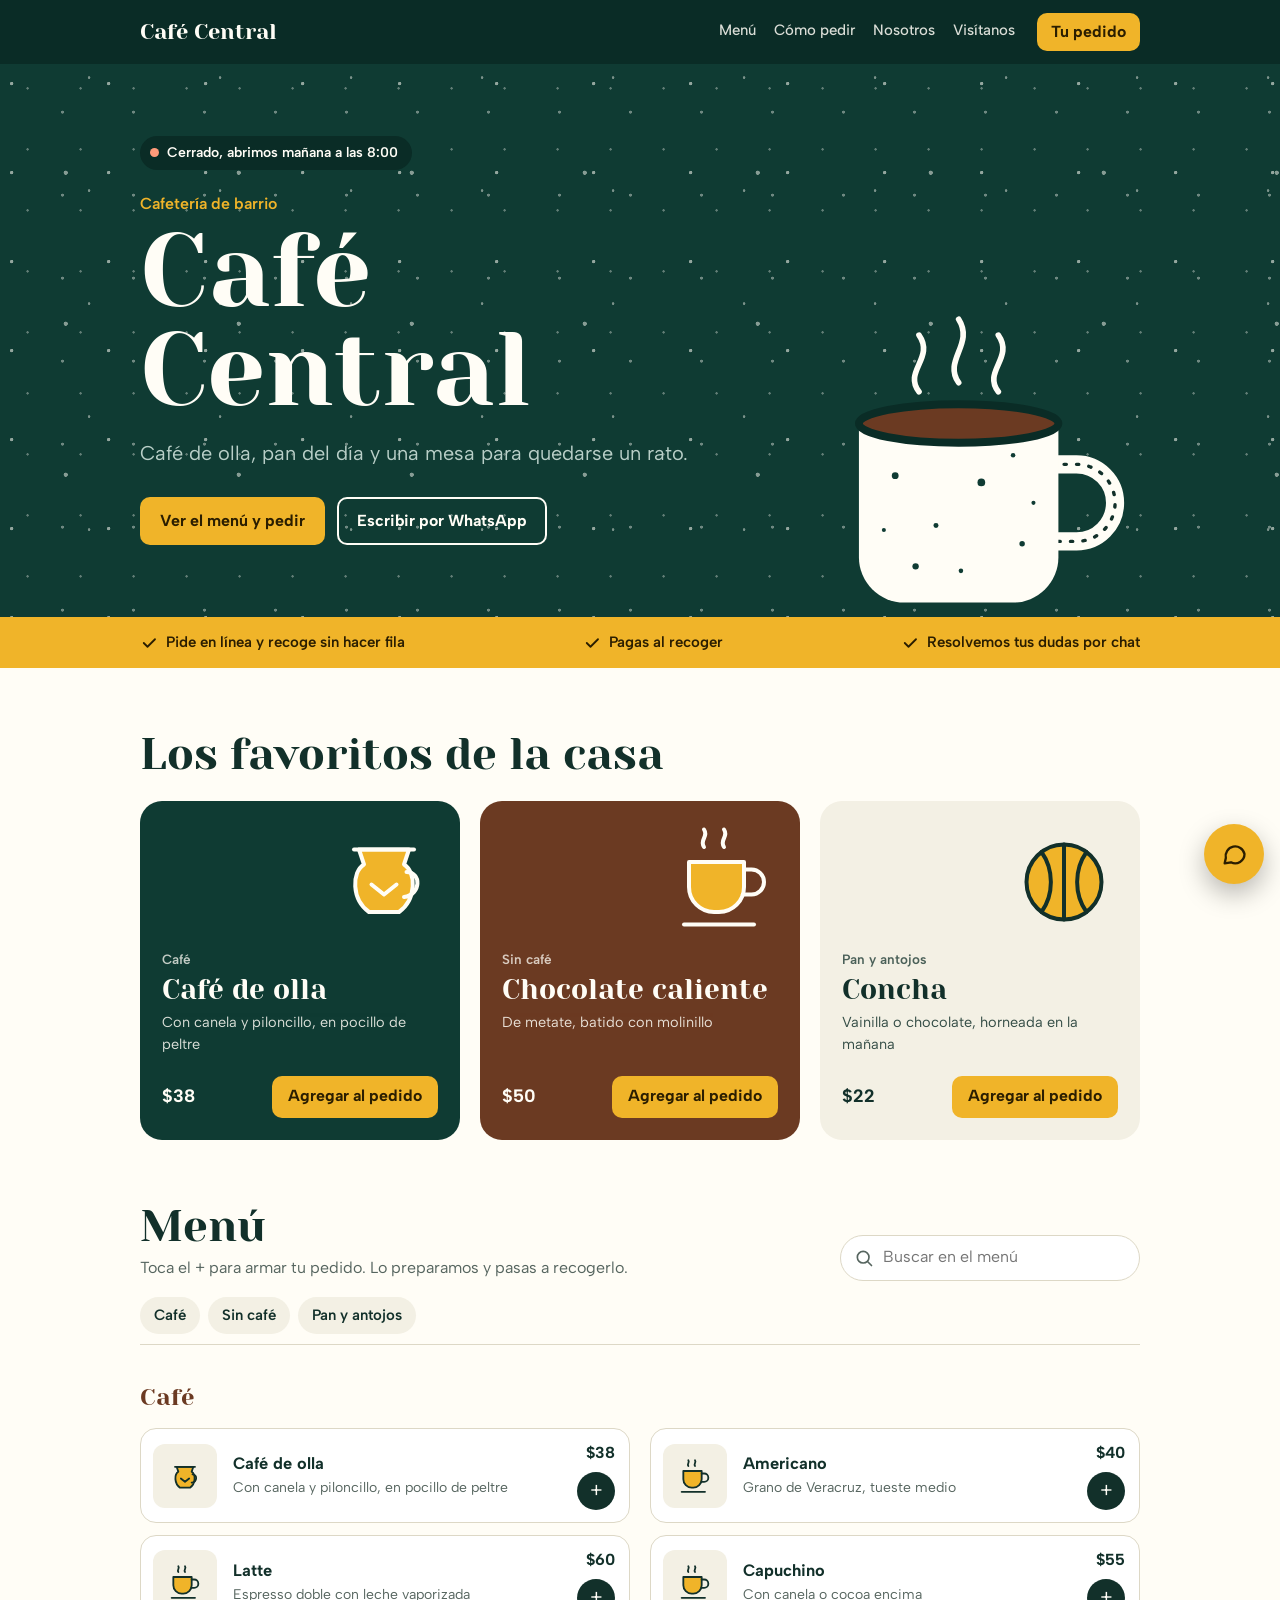
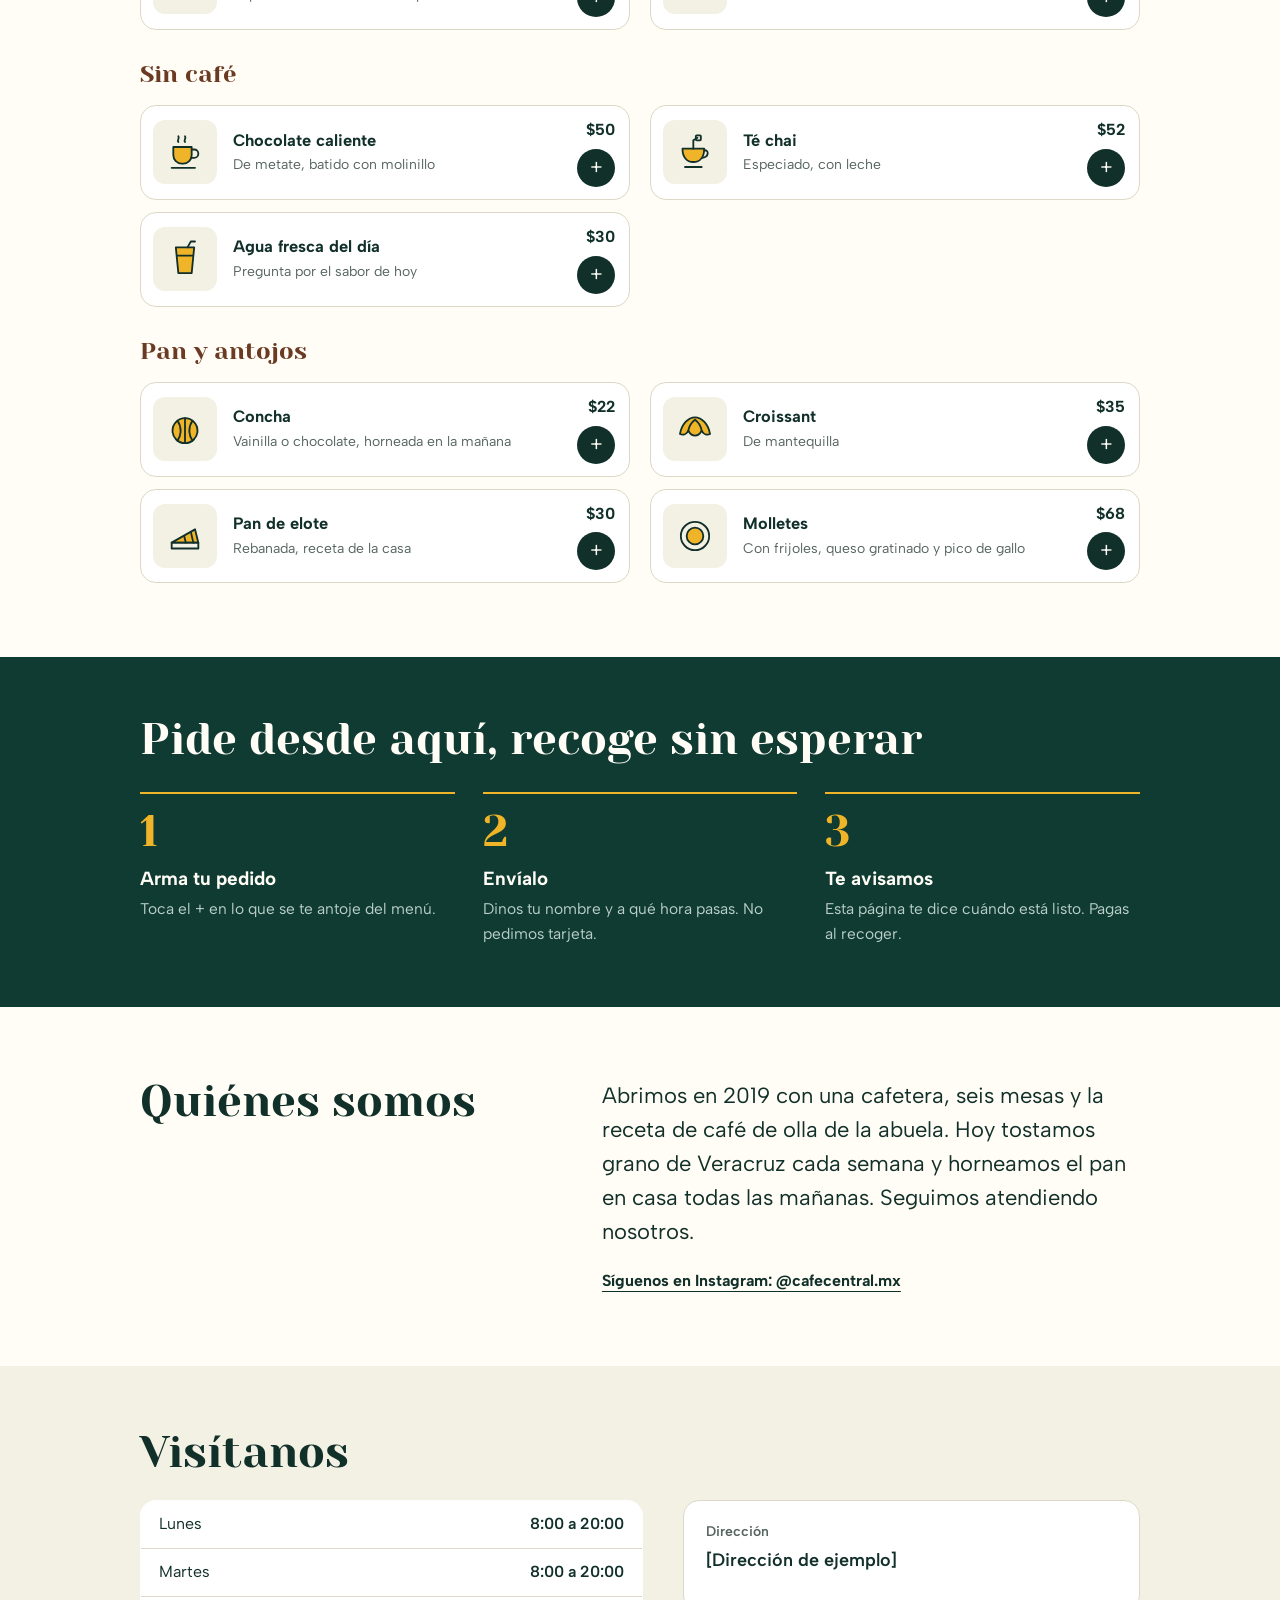
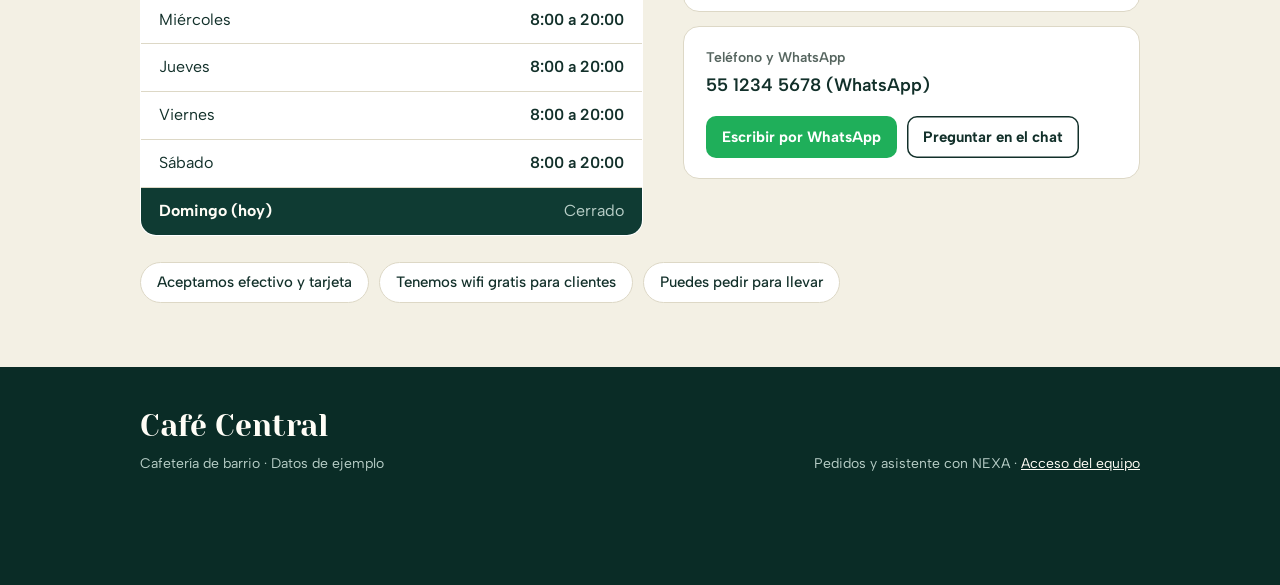
==== commit 4cd111e5: "Diseño profesional: página con favoritos, ilustraciones, buscador e historia; panel como tablero Pág" ====
--- a/index.html
+++ b/index.html
@@ -4,6 +4,9 @@
 <meta charset="utf-8">
 <meta name="viewport" content="width=device-width,initial-scale=1">
 <title>Bienvenido</title>
+<meta name="description" content="Menú, horario y pedidos para recoger.">
+<meta name="theme-color" content="#0A2C26">
+<link rel="icon" href="data:image/svg+xml,%3Csvg xmlns='http://www.w3.org/2000/svg' viewBox='0 0 64 64'%3E%3Crect width='64' height='64' rx='14' fill='%230F3B33'/%3E%3Cpath d='M16 24h26v14a10 10 0 0 1-10 10h-6a10 10 0 0 1-10-10z' fill='%23FFFDF6'/%3E%3Cpath d='M42 28h3a5 5 0 0 1 0 10h-3' fill='none' stroke='%23FFFDF6' stroke-width='4'/%3E%3C/svg%3E">
 <link rel="preconnect" href="https://fonts.googleapis.com">
 <link rel="stylesheet" href="https://fonts.googleapis.com/css2?family=Albert+Sans:wght@400;500;600;700&family=Bowlby+One&family=Bricolage+Grotesque:opsz,wght@12..96,700&family=Marcellus&family=Yeseva+One&display=swap">
 <link rel="stylesheet" href="site.css">
@@ -12,7 +15,7 @@
 <header class="bar">
   <div class="wrap">
     <a class="name" href="#inicio" id="barName"></a>
-    <nav aria-label="Secciones"><a href="#menu">Menú</a><a href="#visitanos">Visítanos</a></nav>
+    <nav aria-label="Secciones"><a href="#menu">Menú</a><a href="#como-pedir">Cómo pedir</a><a href="#nosotros" id="navAbout">Nosotros</a><a href="#visitanos">Visítanos</a></nav>
     <button class="cartbtn" id="cartBtn" type="button">Tu pedido <b id="cartCount" hidden>0</b></button>
   </div>
 </header>
@@ -44,29 +47,66 @@
     </div>
   </section>
 
+  <div class="strip"><div class="wrap">
+    <span><svg viewBox="0 0 24 24" aria-hidden="true"><path d="M5 12l5 5L20 7"/></svg>Pide en línea y recoge sin hacer fila</span>
+    <span><svg viewBox="0 0 24 24" aria-hidden="true"><path d="M5 12l5 5L20 7"/></svg>Pagas al recoger</span>
+    <span><svg viewBox="0 0 24 24" aria-hidden="true"><path d="M5 12l5 5L20 7"/></svg>Resolvemos tus dudas por chat</span>
+  </div></div>
+
+  <section class="favs wrap" id="favoritos" hidden>
+    <h2>Los favoritos de la casa</h2>
+    <div class="fav-grid" id="favGrid"></div>
+  </section>
+
   <section class="menu wrap" id="menu">
-    <h2>Menú</h2>
-    <p class="lead">Toca el + para armar tu pedido. Lo preparamos y pasas a recogerlo.</p>
+    <div class="menu-head">
+      <div><h2>Menú</h2><p class="lead">Toca el + para armar tu pedido. Lo preparamos y pasas a recogerlo.</p></div>
+      <div class="search"><svg viewBox="0 0 24 24" aria-hidden="true"><circle cx="11" cy="11" r="7"/><path d="M16.5 16.5L21 21"/></svg>
+        <label class="vh" for="find">Buscar en el menú</label><input type="search" id="find" placeholder="Buscar en el menú" autocomplete="off"></div>
+    </div>
     <nav class="cats" id="cats" aria-label="Categorías del menú" hidden></nav>
     <div id="siteMenu"></div>
+  </section>
+
+  <section class="how" id="como-pedir">
+    <div class="wrap">
+      <h2>Pide desde aquí, recoge sin esperar</h2>
+      <ol>
+        <li><b>Arma tu pedido</b><span>Toca el + en lo que se te antoje del menú.</span></li>
+        <li><b>Envíalo</b><span>Dinos tu nombre y a qué hora pasas. No pedimos tarjeta.</span></li>
+        <li><b>Te avisamos</b><span>Esta página te dice cuándo está listo. Pagas al recoger.</span></li>
+      </ol>
+    </div>
+  </section>
+
+  <section class="about" id="nosotros" hidden>
+    <div class="wrap">
+      <h2>Quiénes somos</h2>
+      <div><p id="siteHistoria"></p><a class="insta" id="siteInsta" target="_blank" rel="noopener" hidden></a></div>
+    </div>
   </section>
 
   <section class="visit" id="visitanos">
     <div class="wrap">
       <h2>Visítanos</h2>
       <div class="grid">
-        <div><h3>Horario</h3><p id="vHorario"></p><p class="small" id="vStatus"></p></div>
-        <div><h3>Dirección</h3><p id="vDir"></p></div>
-        <div><h3>Teléfono y WhatsApp</h3><p id="vTel"></p></div>
+        <div>
+          <table class="hours" id="hoursTable" hidden><caption class="vh">Horario por día</caption><tbody></tbody></table>
+          <div class="card" id="hoursText" hidden><h3>Horario</h3><p id="vHorario"></p></div>
+        </div>
+        <div>
+          <div class="card"><h3>Dirección</h3><p id="vDir"></p><div class="acts"><a class="btn" id="mapBtn" target="_blank" rel="noopener" hidden>Cómo llegar</a></div></div>
+          <div class="card"><h3>Teléfono y WhatsApp</h3><p id="vTel"></p><div class="acts"><a class="btn wa" id="waBtn" target="_blank" rel="noopener" hidden>Escribir por WhatsApp</a><button class="btn ghost" type="button" id="chatBtn">Preguntar en el chat</button></div></div>
+        </div>
       </div>
-      <p class="extra" id="siteExtra" hidden></p>
+      <ul class="tags" id="siteExtra" hidden></ul>
     </div>
   </section>
 </main>
 
 <footer>
   <div class="wrap">
-    <span><span id="footName"></span><span id="demoNote" hidden> · Datos de ejemplo</span></span>
+    <span><span class="big" id="footName"></span><span id="footGiro"></span><span id="demoNote" hidden> · Datos de ejemplo</span></span>
     <span>Pedidos y asistente con NEXA · <a href="equipo.html">Acceso del equipo</a></span>
   </div>
 </footer>
--- a/site.css
+++ b/site.css
@@ -38,14 +38,14 @@
 
 /* barra superior */
 .bar{position:sticky;top:0;z-index:20;background:var(--band-2);color:var(--band-fg)}
-.bar .wrap{display:flex;align-items:center;gap:18px;min-height:56px}
-.bar .name{font-family:var(--f-display);font-size:20px;text-decoration:none;margin-right:auto;letter-spacing:var(--display-track)}
+.bar .wrap{display:flex;align-items:center;gap:22px;min-height:64px}
+.bar .name{font-family:var(--f-display);font-size:22px;text-decoration:none;margin-right:auto;letter-spacing:var(--display-track)}
 .bar nav{display:flex;gap:18px}
-.bar nav a{text-decoration:none;font-weight:500;font-size:15px;opacity:.9}
-.bar nav a:hover{opacity:1;text-decoration:underline;text-underline-offset:5px}
+.bar nav a{text-decoration:none;font-weight:500;font-size:15px;opacity:.85;padding:6px 0;border-bottom:2px solid transparent}
+.bar nav a:hover{opacity:1;border-bottom-color:var(--accent)}
 .cartbtn{border:0;background:var(--accent);color:var(--accent-ink);font-weight:700;border-radius:var(--r);min-height:38px;padding:0 14px;cursor:pointer;display:inline-flex;align-items:center;gap:8px}
 .cartbtn b{background:var(--accent-ink);color:var(--accent);border-radius:999px;min-width:22px;height:22px;display:inline-grid;place-items:center;font-size:13px;padding:0 6px}
-@media (max-width:560px){ .bar nav{display:none} }
+@media (max-width:760px){ .bar nav{display:none} }
 
 /* portada */
 .hero{background:var(--band);color:var(--band-fg);position:relative;overflow:hidden}
@@ -62,8 +62,8 @@
 :root[data-tema="taqueria"] .hero{background-image:repeating-linear-gradient(135deg, transparent 0 22px, rgba(255,255,255,.07) 22px 44px)}
 :root[data-tema="estetica"] .hero{background-image:radial-gradient(ellipse at 85% 10%, rgba(233,183,178,.28), transparent 55%)}
 :root[data-tema="tienda"] .hero{background-image:linear-gradient(rgba(255,255,255,.06) 1px, transparent 1px), linear-gradient(90deg, rgba(255,255,255,.06) 1px, transparent 1px);background-size:36px 36px}
-.hero .wrap{display:grid;grid-template-columns:1fr auto;align-items:end;gap:24px;padding-block:56px 0}
-.hero-text{padding-bottom:56px;max-width:620px}
+.hero .wrap{display:grid;grid-template-columns:1fr auto;align-items:end;gap:24px;padding-block:72px 0}
+.hero-text{padding-bottom:72px;max-width:640px}
 .status{display:inline-flex;align-items:center;gap:8px;font-weight:600;font-size:14px;background:var(--band-2);border-radius:999px;padding:6px 14px 6px 10px;margin:0 0 22px}
 .status i{width:9px;height:9px;border-radius:50%;background:#7BE0A4}
 .status.closed i{background:#FF9B7A}
@@ -76,7 +76,7 @@
 .btn:disabled{opacity:.5;cursor:not-allowed}
 .btn.ghost{background:transparent;color:inherit;box-shadow:inset 0 0 0 2px currentColor}
 .btn.wa{background:#1FAF5A;color:#fff}
-.mug{width:min(300px,34vw);display:block;margin-bottom:-6px}
+.mug{width:min(340px,34vw);display:block;margin-bottom:-6px}
 :root[data-tema]:not([data-tema="cafeteria"]) .mug{display:none}
 .steam path{stroke-dasharray:60;animation:steam 5s ease-in-out infinite}
 .steam path:nth-child(2){animation-delay:1.2s}.steam path:nth-child(3){animation-delay:2.3s}
@@ -84,40 +84,101 @@
 @media (max-width:720px){ .hero .wrap{grid-template-columns:1fr;padding-top:36px} .mug{width:170px;justify-self:end;margin-top:-70px} .hero-text{padding-bottom:20px} }
 
 /* menú */
-.menu{padding-block:56px 30px}
+.menu{padding-block:56px 10px}
 h2{font-family:var(--f-display);font-weight:400;font-size:clamp(30px,4.5vw,44px);line-height:1.05;margin:0 0 6px;letter-spacing:var(--display-track)}
 .lead{margin:0 0 22px;color:var(--muted);max-width:56ch}
-.cats{position:sticky;top:56px;z-index:10;background:var(--paper);display:flex;gap:8px;overflow-x:auto;padding:10px 0;margin-bottom:8px;border-bottom:1px solid var(--line);scrollbar-width:none}
+.cats{position:sticky;top:64px;z-index:10;background:var(--paper);display:flex;gap:8px;overflow-x:auto;padding:10px 0;margin-bottom:8px;border-bottom:1px solid var(--line);scrollbar-width:none}
 .cats a{flex:none;text-decoration:none;font-weight:600;font-size:15px;padding:7px 14px;border-radius:999px;background:var(--paper-2)}
 .cats a:hover{background:var(--band);color:var(--band-fg)}
 .cat{padding-top:26px}
 .cat h3{font-family:var(--f-display);font-weight:400;font-size:24px;margin:0 0 4px;color:var(--warm);letter-spacing:var(--display-track)}
-.items{display:grid;grid-template-columns:1fr 1fr;column-gap:48px}
-@media (max-width:760px){ .items{grid-template-columns:1fr} }
-.it{display:grid;grid-template-columns:1fr auto auto;align-items:center;column-gap:14px;padding:14px 0;border-bottom:1px dashed var(--line)}
-.it .n{font-weight:700;font-size:17px}
-.it .d{grid-column:1;color:var(--muted);font-size:14.5px;line-height:1.4}
-.it .p{grid-row:1 / span 2;grid-column:2;font-weight:700;font-variant-numeric:tabular-nums}
-.it .add{grid-row:1 / span 2;grid-column:3;width:40px;height:40px;border-radius:50%;border:2px solid var(--ink);background:transparent;font-size:22px;line-height:1;cursor:pointer;display:grid;place-items:center;padding:0 0 2px}
-.it .add:hover{background:var(--ink);color:var(--paper)}
-.it .add.in{background:var(--accent);border-color:var(--accent);color:var(--accent-ink);font-size:15px;font-weight:700;padding:0}
+.items{display:grid;grid-template-columns:1fr 1fr;gap:12px 20px;margin-top:12px}
+@media (max-width:820px){ .items{grid-template-columns:1fr} }
+.it{display:grid;grid-template-columns:64px 1fr auto;align-items:center;gap:6px 16px;padding:12px 14px 12px 12px;background:#fff;border:1px solid var(--line);border-radius:16px;transition:border-color .15s, box-shadow .15s}
+.it:hover{border-color:var(--ink);box-shadow:0 6px 20px -12px rgba(0,0,0,.35)}
+.thumb{grid-row:1 / span 2;width:64px;height:64px;border-radius:12px;background:var(--paper-2);display:grid;place-items:center;color:var(--ink);overflow:hidden}
+.thumb svg{width:40px;height:40px;fill:none;stroke:currentColor;stroke-width:2.2;stroke-linecap:round;stroke-linejoin:round}
+.thumb img{width:100%;height:100%;object-fit:cover}
+.it .n{font-weight:700;font-size:16.5px;line-height:1.25;align-self:end}
+.it .d{grid-column:2;color:var(--muted);font-size:14px;line-height:1.35;align-self:start}
+.it .buy{grid-row:1 / span 2;grid-column:3;display:flex;flex-direction:column;align-items:flex-end;gap:6px}
+.it .p{font-weight:700;font-variant-numeric:tabular-nums}
+.add{min-width:38px;height:38px;border-radius:999px;border:0;background:var(--ink);color:var(--paper);font-size:20px;line-height:1;cursor:pointer;display:grid;place-items:center;padding:0 0 2px}
+.add:hover{background:var(--band)}
+.add.in{background:var(--accent);color:var(--accent-ink);font-size:14px;font-weight:700;padding:0 10px}
+.menu-head{display:flex;flex-wrap:wrap;align-items:end;justify-content:space-between;gap:16px;margin-bottom:6px}
+.menu-head .lead{margin:0}
+.search{position:relative;flex:0 1 300px}
+.search input{width:100%;min-height:46px;border:1.5px solid var(--line);border-radius:999px;background:#fff;padding:0 16px 0 42px}
+.search svg{position:absolute;left:14px;top:13px;width:20px;height:20px;fill:none;stroke:var(--muted);stroke-width:2;stroke-linecap:round}
+
+/* franja de datos */
+.strip{background:var(--accent);color:var(--accent-ink);font-weight:600;font-size:15px}
+.strip .wrap{display:flex;flex-wrap:wrap;gap:6px 36px;padding-block:14px;justify-content:space-between}
+.strip span{display:inline-flex;align-items:center;gap:8px}
+.strip svg{width:18px;height:18px;fill:none;stroke:currentColor;stroke-width:2.4;stroke-linecap:round;stroke-linejoin:round}
+
+/* favoritos */
+.favs{padding-block:64px 8px}
+.fav-grid{display:grid;grid-template-columns:repeat(3,1fr);gap:20px;margin-top:22px}
+@media (max-width:820px){ .fav-grid{grid-template-columns:1fr} }
+.fav{background:var(--band);color:var(--band-fg);border-radius:22px;padding:22px;display:flex;flex-direction:column;gap:6px;position:relative;overflow:hidden;min-height:250px}
+.fav:nth-child(2){background:var(--warm)}
+.fav:nth-child(3){background:var(--paper-2);color:var(--ink)}
+.fav .art{align-self:flex-end;width:120px;height:120px;margin:-6px -6px 6px 0;color:inherit}
+.fav .art svg{width:100%;height:100%;fill:none;stroke:currentColor;stroke-width:1.6;stroke-linecap:round;stroke-linejoin:round}
+.fav .art img{width:100%;height:100%;object-fit:cover;border-radius:16px}
+.fav small{font-size:13.5px;font-weight:600;opacity:.75}
+.fav b{font-family:var(--f-display);font-weight:400;font-size:28px;line-height:1.05;letter-spacing:var(--display-track)}
+.fav p{margin:0;font-size:14.5px;opacity:.85;max-width:30ch}
+.fav .row{margin-top:auto;padding-top:14px;display:flex;align-items:center;justify-content:space-between}
+.fav .row span{font-weight:700;font-size:18px}
+.fav .btn{min-height:42px;padding:0 16px}
+
+/* cómo pedir */
+.how{background:var(--band);color:var(--band-fg);margin-top:64px;padding-block:60px}
+.how ol{list-style:none;margin:28px 0 0;padding:0;display:grid;grid-template-columns:repeat(3,1fr);gap:28px;counter-reset:s}
+@media (max-width:760px){ .how ol{grid-template-columns:1fr;gap:22px} }
+.how li{counter-increment:s;border-top:2px solid var(--accent);padding-top:16px}
+.how li::before{content:counter(s);font-family:var(--f-display);font-size:44px;line-height:1;color:var(--accent);display:block;margin-bottom:10px}
+.how li b{display:block;font-size:19px;margin-bottom:4px}
+.how li span{color:var(--band-muted);font-size:15.5px}
+
+/* nosotros */
+.about{padding-block:72px}
+.about .wrap{display:grid;grid-template-columns:1fr 1.3fr;gap:48px;align-items:start}
+@media (max-width:760px){ .about .wrap{grid-template-columns:1fr;gap:16px} }
+.about p{margin:0;font-size:clamp(18px,2.1vw,22px);line-height:1.55;max-width:46ch}
+.about .insta{display:inline-block;margin-top:20px;font-weight:700;text-underline-offset:5px}
 .empty{color:var(--muted);border:1px dashed var(--line);border-radius:12px;padding:18px;text-align:center}
 
 /* visítanos */
-.visit{background:var(--paper-2);margin-top:40px;padding-block:52px}
-.visit .grid{display:grid;grid-template-columns:repeat(3,1fr);gap:28px;margin-top:22px}
-@media (max-width:760px){ .visit .grid{grid-template-columns:1fr;gap:20px} }
-.visit h3{font-size:15px;font-weight:600;color:var(--muted);margin:0 0 4px}
-.visit .grid p{margin:0;font-size:18px;font-weight:600}
-.visit .grid p a{text-underline-offset:4px}
-.visit .grid .small{font-size:14.5px;font-weight:400;color:var(--muted);margin-top:4px}
-.extra{margin:28px 0 0;padding-top:20px;border-top:1px solid var(--line);color:var(--muted);max-width:70ch}
-footer{background:var(--band-2);color:var(--band-muted);font-size:14px;padding-block:22px 96px}
-footer .wrap{display:flex;flex-wrap:wrap;gap:8px 24px;justify-content:space-between}
+.visit{background:var(--paper-2);padding-block:64px}
+.visit .grid{display:grid;grid-template-columns:1.1fr 1fr;gap:40px;margin-top:24px}
+@media (max-width:760px){ .visit .grid{grid-template-columns:1fr;gap:28px} }
+.hours{width:100%;border-collapse:collapse;background:#fff;border-radius:16px;overflow:hidden;border:1px solid var(--line)}
+.hours td{padding:11px 18px;border-bottom:1px solid var(--line);font-variant-numeric:tabular-nums}
+.hours tr:last-child td{border-bottom:0}
+.hours td:last-child{text-align:right;font-weight:600}
+.hours tr.hoy td{background:var(--band);color:var(--band-fg);font-weight:700;border-bottom-color:var(--band)}
+.hours tr.off td:last-child{color:var(--muted);font-weight:400}
+.hours tr.hoy.off td:last-child{color:var(--band-muted)}
+.card{background:#fff;border:1px solid var(--line);border-radius:16px;padding:20px 22px;display:flex;flex-direction:column;gap:4px}
+.card + .card{margin-top:14px}
+.card h3{font-size:14px;font-weight:600;color:var(--muted);margin:0}
+.card p{margin:0;font-size:18px;font-weight:600}
+.card .acts{display:flex;flex-wrap:wrap;gap:10px;margin-top:12px}
+.card .btn{min-height:42px;padding:0 16px;font-size:15px}
+.card .btn.ghost{box-shadow:inset 0 0 0 1.5px var(--ink)}
+.tags{list-style:none;margin:26px 0 0;padding:0;display:flex;flex-wrap:wrap;gap:10px}
+.tags li{background:#fff;border:1px solid var(--line);border-radius:999px;padding:8px 16px;font-size:15px;font-weight:500}
+footer{background:var(--band-2);color:var(--band-muted);font-size:14px;padding-block:36px 110px}
+footer .big{font-family:var(--f-display);font-size:30px;color:var(--band-fg);display:block;margin-bottom:4px;letter-spacing:var(--display-track)}
+footer .wrap{display:flex;flex-wrap:wrap;gap:16px 24px;justify-content:space-between;align-items:end}
 footer a{color:var(--band-fg)}
 
 /* pedido en curso */
-.track{position:fixed;left:16px;bottom:16px;z-index:30;background:var(--ink);color:var(--paper);border-radius:14px;padding:12px 16px;max-width:min(320px, calc(100vw - 110px));box-shadow:0 10px 30px rgba(0,0,0,.25);border:0;text-align:left;cursor:pointer}
+.track{position:fixed;left:16px;bottom:16px;z-index:30;background:var(--ink);color:var(--paper);border-radius:16px;padding:12px 18px;min-width:220px;max-width:min(340px, calc(100vw - 108px));box-shadow:0 10px 30px rgba(0,0,0,.25);border:0;text-align:left;cursor:pointer}
 .track b{display:block;font-size:15px}.track span{font-size:13px;opacity:.8}
 
 /* cajón del pedido */
